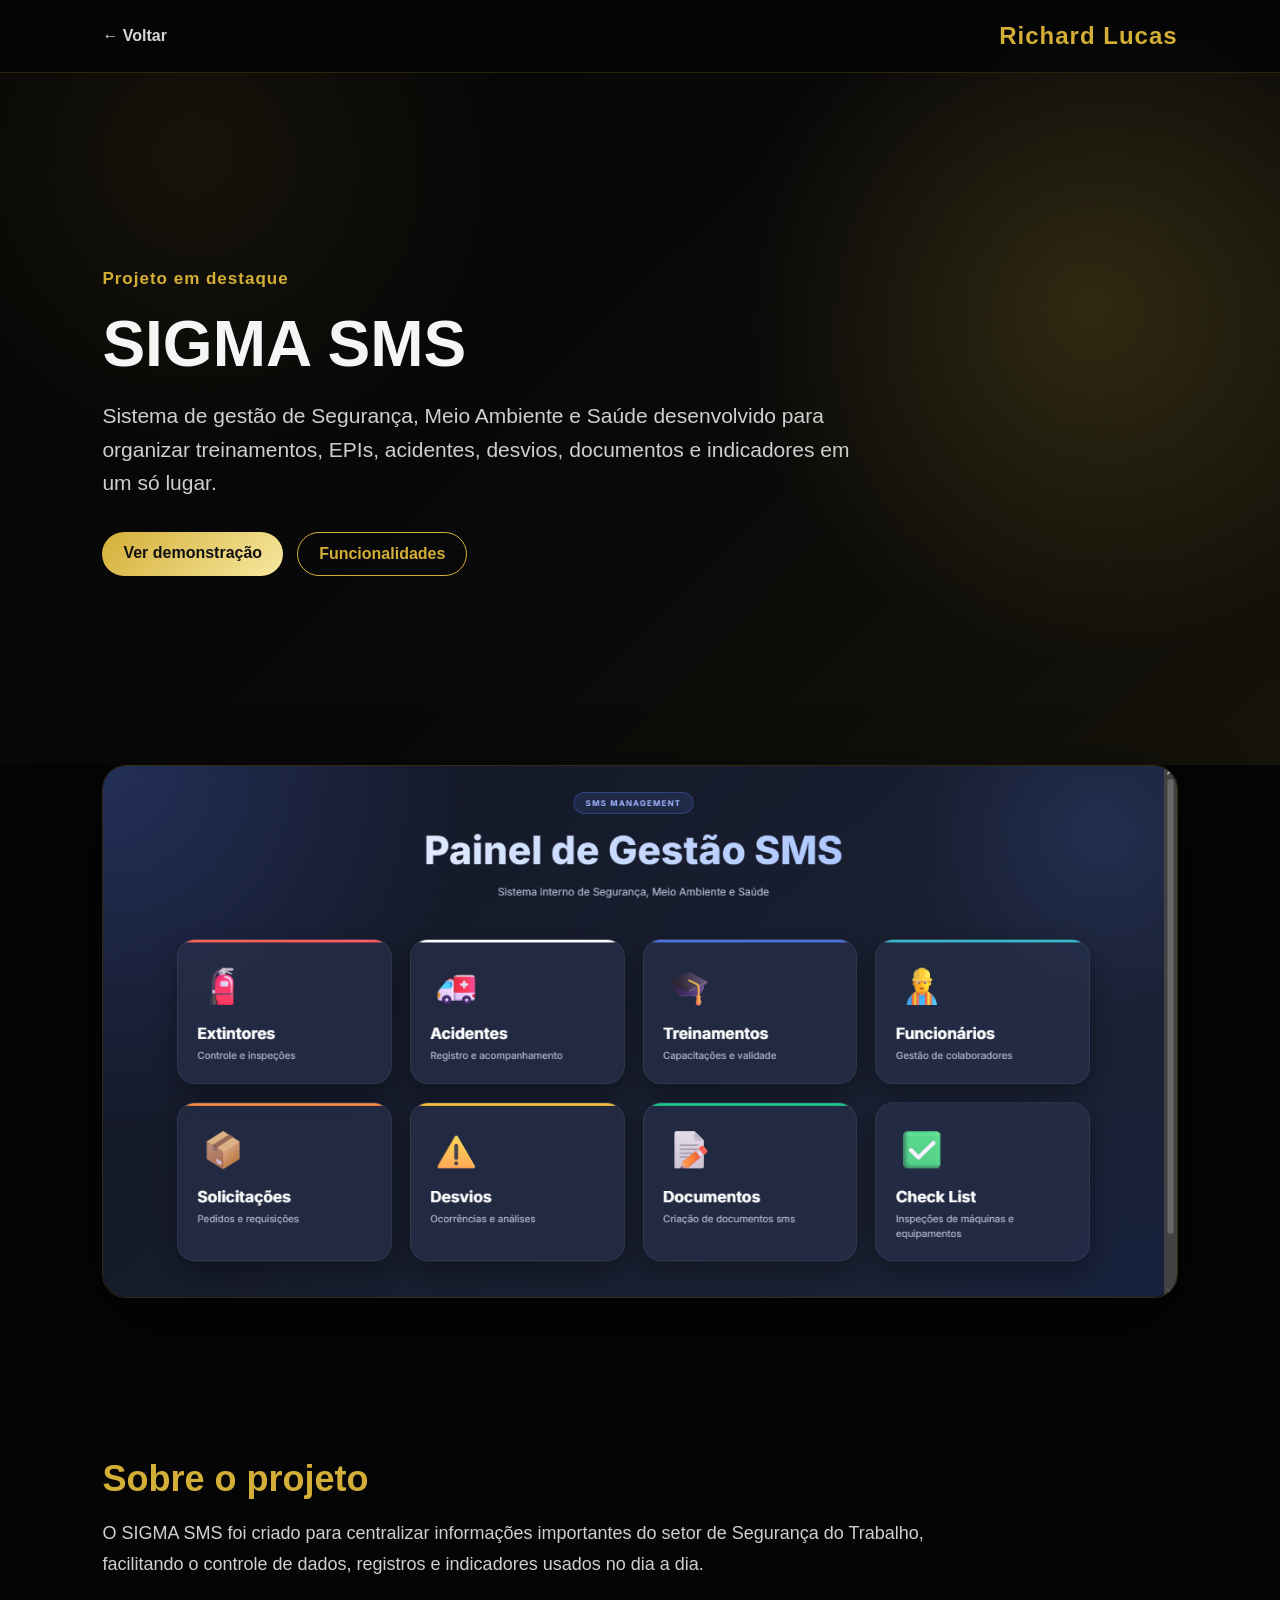
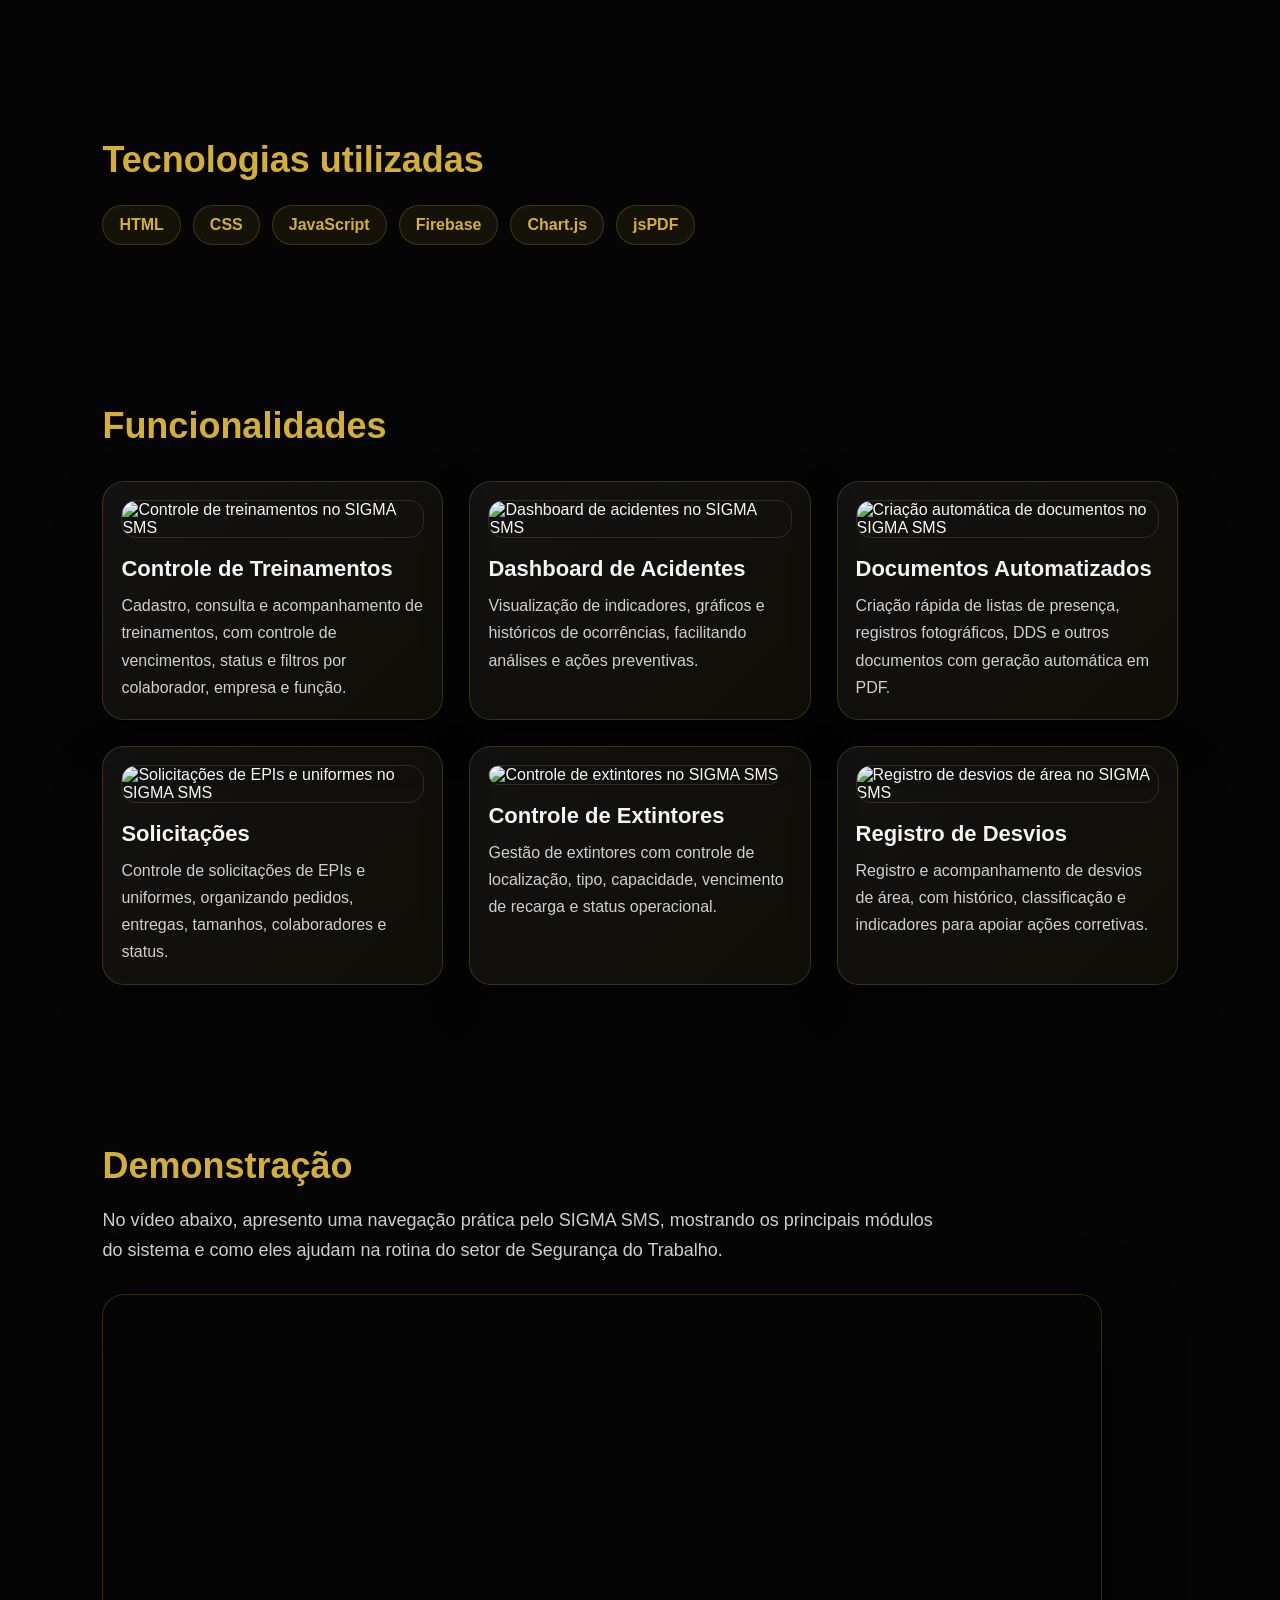
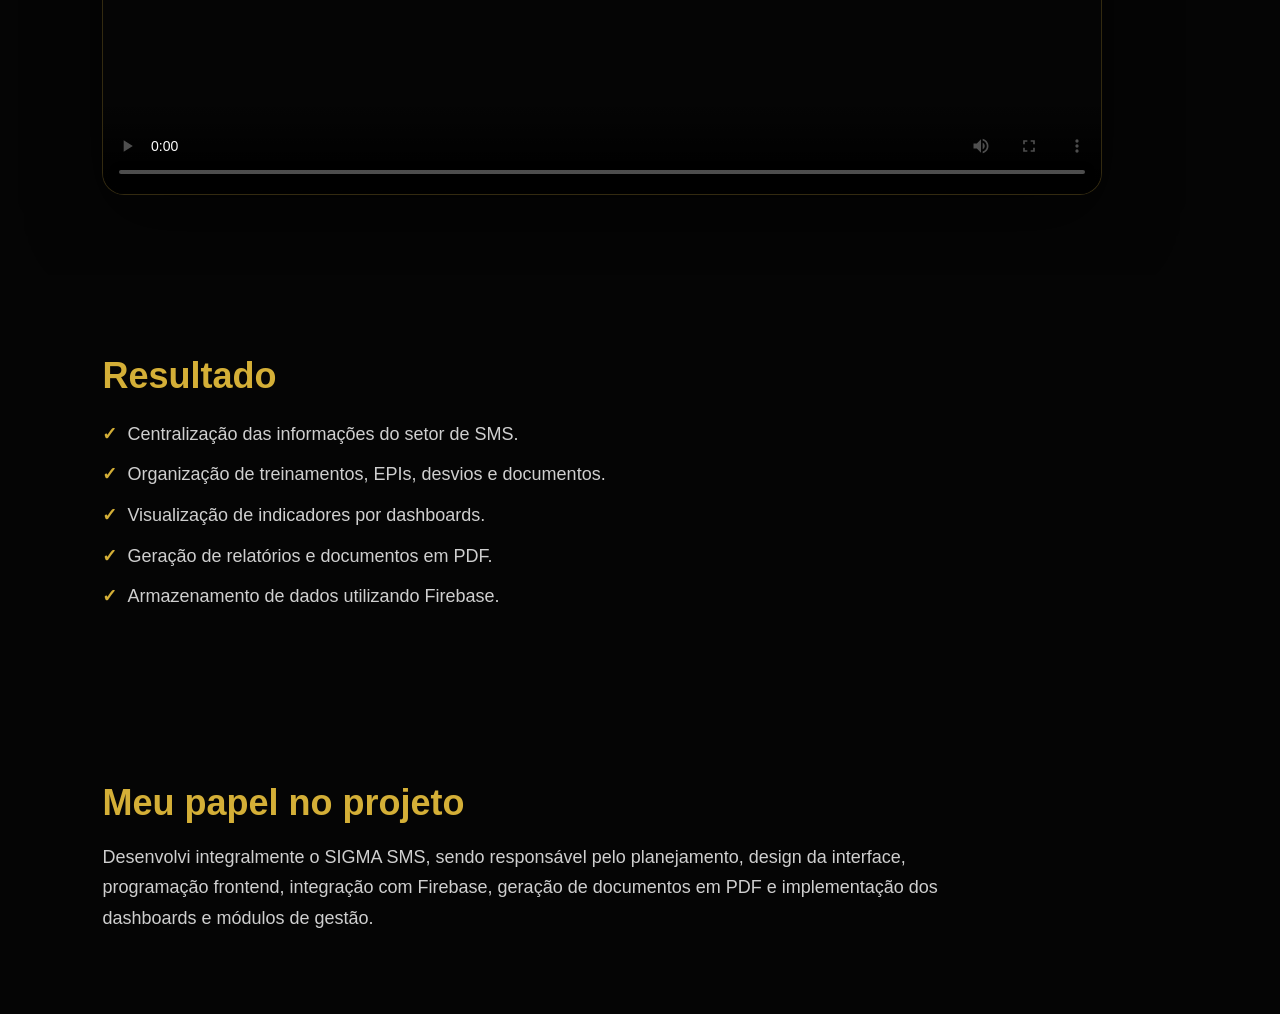
==== 01_SIGMA SMS/sms.html @ 20bad9ca "Adiciona imagens e gifs do projeto" ====
<!doctype html>
<html lang="pt-BR">
  <head>
    <meta charset="UTF-8" />
    <meta name="viewport" content="width=device-width, initial-scale=1.0" />
    <title>SIGMA SMS | Richard Lucas</title>
    <link rel="stylesheet" href="./css/sms.css" />
  </head>

  <body>
    <header class="project-header">
      <a href="../index.html" class="back-link">← Voltar</a>
      <h2>Richard Lucas</h2>
    </header>

    <main>
      <section class="project-hero">
        <span>Projeto em destaque</span>

        <h1>SIGMA SMS</h1>

        <p>
          Sistema de gestão de Segurança, Meio Ambiente e Saúde desenvolvido
          para organizar treinamentos, EPIs, acidentes, desvios, documentos e
          indicadores em um só lugar.
        </p>

        <div class="project-buttons">
          <a href="#demo" class="btn">Ver demonstração</a>
          <a href="#funcionalidades" class="btn btn-outline">Funcionalidades</a>
        </div>
      </section>

      <section class="project-image">
        <!-- TROCA AQUI pela imagem principal do painel -->
        <img
          src="../assets/Projetos/SMS/Painel de Gestão SMS.png"
          alt="Dashboard principal do SIGMA SMS"
        />
      </section>

      <section class="section">
        <h2>Sobre o projeto</h2>

        <p>
          O SIGMA SMS foi criado para centralizar informações importantes do
          setor de Segurança do Trabalho, facilitando o controle de dados,
          registros e indicadores usados no dia a dia.
        </p>
      </section>
      <section class="section">
        <h2>Tecnologias utilizadas</h2>

        <div class="tech-list">
          <span>HTML</span>
          <span>CSS</span>
          <span>JavaScript</span>
          <span>Firebase</span>
          <span>Chart.js</span>
          <span>jsPDF</span>
        </div>
      </section>

      <section id="funcionalidades" class="section">
        <h2>Funcionalidades</h2>

        <div class="features-grid">
          <article class="feature-card">
            <img
              src="./assets/projetos/SMS/Controle de Treinamentos.gif"
              alt="Controle de treinamentos no SIGMA SMS"
            />

            <h3>Controle de Treinamentos</h3>

            <p>
              Cadastro, consulta e acompanhamento de treinamentos, com controle
              de vencimentos, status e filtros por colaborador, empresa e
              função.
            </p>
          </article>

          <article class="feature-card">
            <img
              src="./assets/projetos/SMS/Controle de acidentes.gif"
              alt="Dashboard de acidentes no SIGMA SMS"
            />

            <h3>Dashboard de Acidentes</h3>

            <p>
              Visualização de indicadores, gráficos e históricos de ocorrências,
              facilitando análises e ações preventivas.
            </p>
          </article>

          <article class="feature-card">
            <img
              src="./assets/projetos/SMS/Criação de Documentos.gif"
              alt="Criação automática de documentos no SIGMA SMS"
            />

            <h3>Documentos Automatizados</h3>

            <p>
              Criação rápida de listas de presença, registros fotográficos, DDS
              e outros documentos com geração automática em PDF.
            </p>
          </article>

          <article class="feature-card">
            <img
              src="./assets/projetos/SMS/Solicitações.gif"
              alt="Solicitações de EPIs e uniformes no SIGMA SMS"
            />

            <h3>Solicitações</h3>

            <p>
              Controle de solicitações de EPIs e uniformes, organizando pedidos,
              entregas, tamanhos, colaboradores e status.
            </p>
          </article>

          <article class="feature-card">
            <img
              src="./assets/projetos/SMS/Controle de extintores.gif"
              alt="Controle de extintores no SIGMA SMS"
            />

            <h3>Controle de Extintores</h3>

            <p>
              Gestão de extintores com controle de localização, tipo,
              capacidade, vencimento de recarga e status operacional.
            </p>
          </article>

          <article class="feature-card">
            <img
              src="./assets/projetos/SMS/Desvios.gif"
              alt="Registro de desvios de área no SIGMA SMS"
            />

            <h3>Registro de Desvios</h3>

            <p>
              Registro e acompanhamento de desvios de área, com histórico,
              classificação e indicadores para apoiar ações corretivas.
            </p>
          </article>
        </div>
      </section>

      <section id="demo" class="section">
        <h2>Demonstração</h2>

        <p>
          No vídeo abaixo, apresento uma navegação prática pelo SIGMA SMS,
          mostrando os principais módulos do sistema e como eles ajudam na
          rotina do setor de Segurança do Trabalho.
        </p>

        <video
          controls
          class="project-video"
          poster="./assets/projetos/SMS/sigma sms.png"
        >
          <source
            src="./assets/projetos/SMS/SIGMA SMS Sua Gestão.mp4"
            type="video/mp4"
          />
          Seu navegador não suporta vídeo.
        </video>
      </section>

      <section class="section">
        <h2>Resultado</h2>

        <ul class="results-list">
          <li>Centralização das informações do setor de SMS.</li>
          <li>Organização de treinamentos, EPIs, desvios e documentos.</li>
          <li>Visualização de indicadores por dashboards.</li>
          <li>Geração de relatórios e documentos em PDF.</li>
          <li>Armazenamento de dados utilizando Firebase.</li>
        </ul>
      </section>

      <section class="section">
        <h2>Meu papel no projeto</h2>

        <p>
          Desenvolvi integralmente o SIGMA SMS, sendo responsável pelo
          planejamento, design da interface, programação frontend, integração
          com Firebase, geração de documentos em PDF e implementação dos
          dashboards e módulos de gestão.
        </p>
      </section>
    </main>

    <div class="image-overlay" id="imageOverlay">
      <img src="" alt="Imagem ampliada" id="overlayImage" />
    </div>

    <script src="./js/sms.js"></script>
  </body>
</html>
---- 01_SIGMA SMS/css/sms.css ----
/* ==============================
   RESET / BASE
============================== */
* {
  margin: 0;
  padding: 0;
  box-sizing: border-box;
  font-family: Arial, Helvetica, sans-serif;
}

html {
  scroll-behavior: smooth;
}

body {
  background: #050505;
  color: #f5f5f5;
}

/* ==============================
   HEADER
============================== */
.project-header {
  width: 100%;
  padding: 22px 8%;
  display: flex;
  justify-content: space-between;
  align-items: center;
  background: rgba(5, 5, 5, 0.88);
  position: fixed;
  top: 0;
  z-index: 10;
  backdrop-filter: blur(12px);
  border-bottom: 1px solid rgba(212, 175, 55, 0.18);
}

.project-header h2 {
  color: #d4af37;
  letter-spacing: 1px;
}

.back-link {
  color: #d6d6d6;
  text-decoration: none;
  font-weight: bold;
  transition: 0.3s;
}

.back-link:hover {
  color: #d4af37;
}

/* ==============================
   HERO DO PROJETO
============================== */
.project-hero {
  min-height: 85vh;
  padding: 150px 8% 70px;
  display: flex;
  flex-direction: column;
  justify-content: center;
  background:
    radial-gradient(circle at 85% 40%, rgba(212, 175, 55, 0.18), transparent 30%),
    radial-gradient(circle at 15% 20%, rgba(212, 175, 55, 0.08), transparent 25%),
    linear-gradient(135deg, #050505 0%, #090909 55%, #15130a 100%);
}

.project-hero span {
  color: #d4af37;
  font-weight: bold;
  font-size: 17px;
  letter-spacing: 1px;
}

.project-hero h1 {
  font-size: 64px;
  margin: 18px 0;
  color: #f5f5f5;
}

.project-hero p {
  max-width: 780px;
  color: #cfcfcf;
  font-size: 21px;
  line-height: 1.6;
  margin-bottom: 32px;
}

/* ==============================
   BOTÕES
============================== */
.project-buttons {
  display: flex;
  flex-wrap: wrap;
  gap: 14px;
}

.btn {
  padding: 12px 21px;
  border-radius: 999px;
  background: linear-gradient(135deg, #d4af37, #f7e7a0);
  color: #111;
  font-weight: bold;
  text-decoration: none;
  transition: 0.3s;
}

.btn:hover {
  transform: translateY(-4px);
  box-shadow: 0 10px 28px rgba(212, 175, 55, 0.28);
}

.btn-outline {
  background: transparent;
  color: #d4af37;
  border: 1.5px solid #d4af37;
}

/* ==============================
   IMAGEM PRINCIPAL
============================== */
.project-image {
  padding: 0 8% 80px;
  background: #050505;
}

.project-image img {
  width: 100%;
  display: block;
  border-radius: 24px;
  border: 1px solid rgba(212, 175, 55, 0.22);
  box-shadow: 0 25px 70px rgba(0, 0, 0, 0.55);
}

/* ==============================
   SEÇÕES
============================== */
.section {
  padding: 80px 8%;
  background: #050505;
}

.section h2 {
  font-size: 36px;
  color: #d4af37;
  margin-bottom: 18px;
}

.section p {
  max-width: 850px;
  color: #cfcfcf;
  font-size: 18px;
  line-height: 1.7;
}

/* ==============================
   TECNOLOGIAS
============================== */
.tech-list {
  display: flex;
  flex-wrap: wrap;
  gap: 12px;
  margin-top: 24px;
}

.tech-list span {
  padding: 10px 16px;
  border-radius: 999px;
  color: #d4af37;
  background: rgba(212, 175, 55, 0.08);
  border: 1px solid rgba(212, 175, 55, 0.22);
  font-weight: bold;
}

/* ==============================
   FUNCIONALIDADES
============================== */
.features-grid {
  display: grid;
  grid-template-columns: repeat(3, 1fr);
  gap: 26px;
  margin-top: 34px;
}

.feature-card {
  padding: 18px;
  border-radius: 22px;
  background: linear-gradient(
    135deg,
    rgba(255, 255, 255, 0.055),
    rgba(212, 175, 55, 0.055)
  );
  border: 1px solid rgba(212, 175, 55, 0.22);
  box-shadow: 0 18px 45px rgba(0, 0, 0, 0.35);
  overflow: visible;
  transition: 0.3s;
}

.feature-card:hover {
  transform: translateY(-6px);
  border-color: rgba(212, 175, 55, 0.38);
  box-shadow: 0 22px 55px rgba(0, 0, 0, 0.48);
}

.feature-card img {
  width: 100%;
  height: 210px;
  object-fit: cover;
  border-radius: 15px;
  margin-bottom: 18px;
  border: 1px solid rgba(212, 175, 55, 0.18);
  cursor: zoom-in;
  transition:
    transform 0.35s ease,
    box-shadow 0.35s ease,
    border-color 0.35s ease;
}

.feature-card img:hover {
  transform: scale(1.06);
  z-index: 2;
  position: relative;
  border-color: rgba(212, 175, 55, 0.45);
  box-shadow: 0 18px 50px rgba(212, 175, 55, 0.18);
}

.feature-card h3 {
  font-size: 22px;
  color: #f5f5f5;
  margin-bottom: 10px;
}

.feature-card p {
  font-size: 16px;
  color: #cfcfcf;
}

/* ==============================
   VÍDEO / DEMONSTRAÇÃO
============================== */
.project-video {
  width: 100%;
  max-width: 1000px;
  margin-top: 28px;
  border-radius: 22px;
  border: 1px solid rgba(212, 175, 55, 0.22);
  box-shadow: 0 25px 70px rgba(0, 0, 0, 0.55);
}

.youtube-video {
  position: relative;
  max-width: 1000px;
  margin-top: 28px;
  padding-bottom: 56.25%;
  height: 0;
  overflow: hidden;
  border-radius: 22px;
  border: 1px solid rgba(212, 175, 55, 0.22);
}

.youtube-video iframe {
  position: absolute;
  inset: 0;
  width: 100%;
  height: 100%;
  border: 0;
}

/* ==============================
   RESULTADOS
============================== */
.results-list {
  max-width: 850px;
  margin-top: 22px;
  list-style: none;
}

.results-list li {
  color: #cfcfcf;
  font-size: 18px;
  line-height: 1.7;
  margin-bottom: 10px;
}

.results-list li::before {
  content: "✓";
  color: #d4af37;
  font-weight: bold;
  margin-right: 10px;
}

/* ==============================
   ZOOM AO CLICAR NAS IMAGENS
============================== */
.image-overlay {
  position: fixed;
  inset: 0;
  background: rgba(0, 0, 0, 0.78);
  display: none;
  align-items: center;
  justify-content: center;
  z-index: 99;
  padding: 30px;
}

.image-overlay.active {
  display: flex;
}

.image-overlay img {
  max-width: 82%;
  max-height: 82vh;
  border-radius: 22px;
  border: 1px solid rgba(212, 175, 55, 0.35);
  box-shadow: 0 25px 80px rgba(0, 0, 0, 0.75);
  cursor: zoom-out;
}

/* ==============================
   RESPONSIVO
============================== */
@media (max-width: 1100px) {
  .features-grid {
    grid-template-columns: repeat(2, 1fr);
  }
}

@media (max-width: 700px) {
  .project-header {
    padding: 18px 6%;
  }

  .project-hero {
    padding: 135px 6% 60px;
  }

  .project-hero h1 {
    font-size: 42px;
  }

  .project-hero p {
    font-size: 18px;
  }

  .project-image,
  .section {
    padding-left: 6%;
    padding-right: 6%;
  }

  .features-grid {
    grid-template-columns: 1fr;
  }

  .feature-card img {
    height: auto;
  }

  .image-overlay img {
    max-width: 94%;
    max-height: 78vh;
  }
}

/* Video */
.project-video {
  width: 100%;
  max-width: 1000px;
  margin-top: 28px;
  border-radius: 22px;
  border: 1px solid rgba(212, 175, 55, 0.22);
  box-shadow: 0 25px 70px rgba(0, 0, 0, 0.55);
  background: #050505;
  display: block;
}
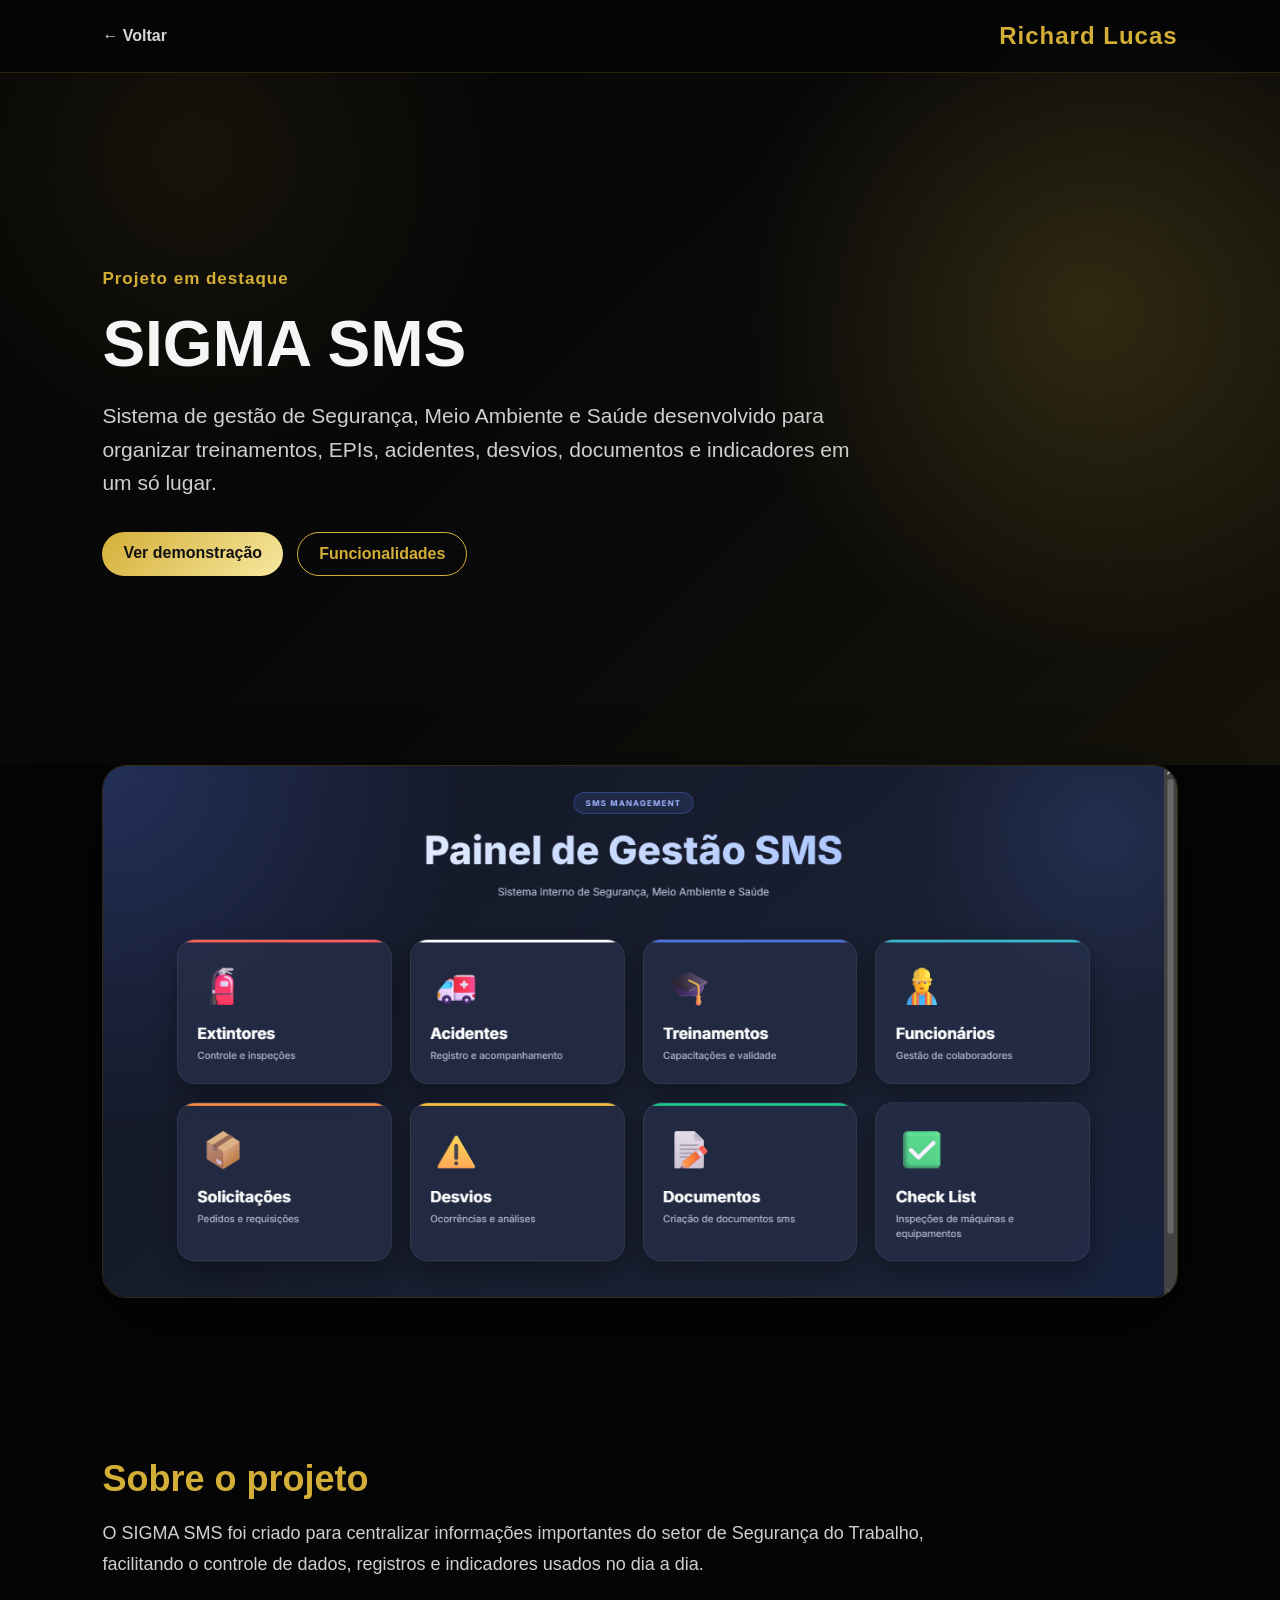
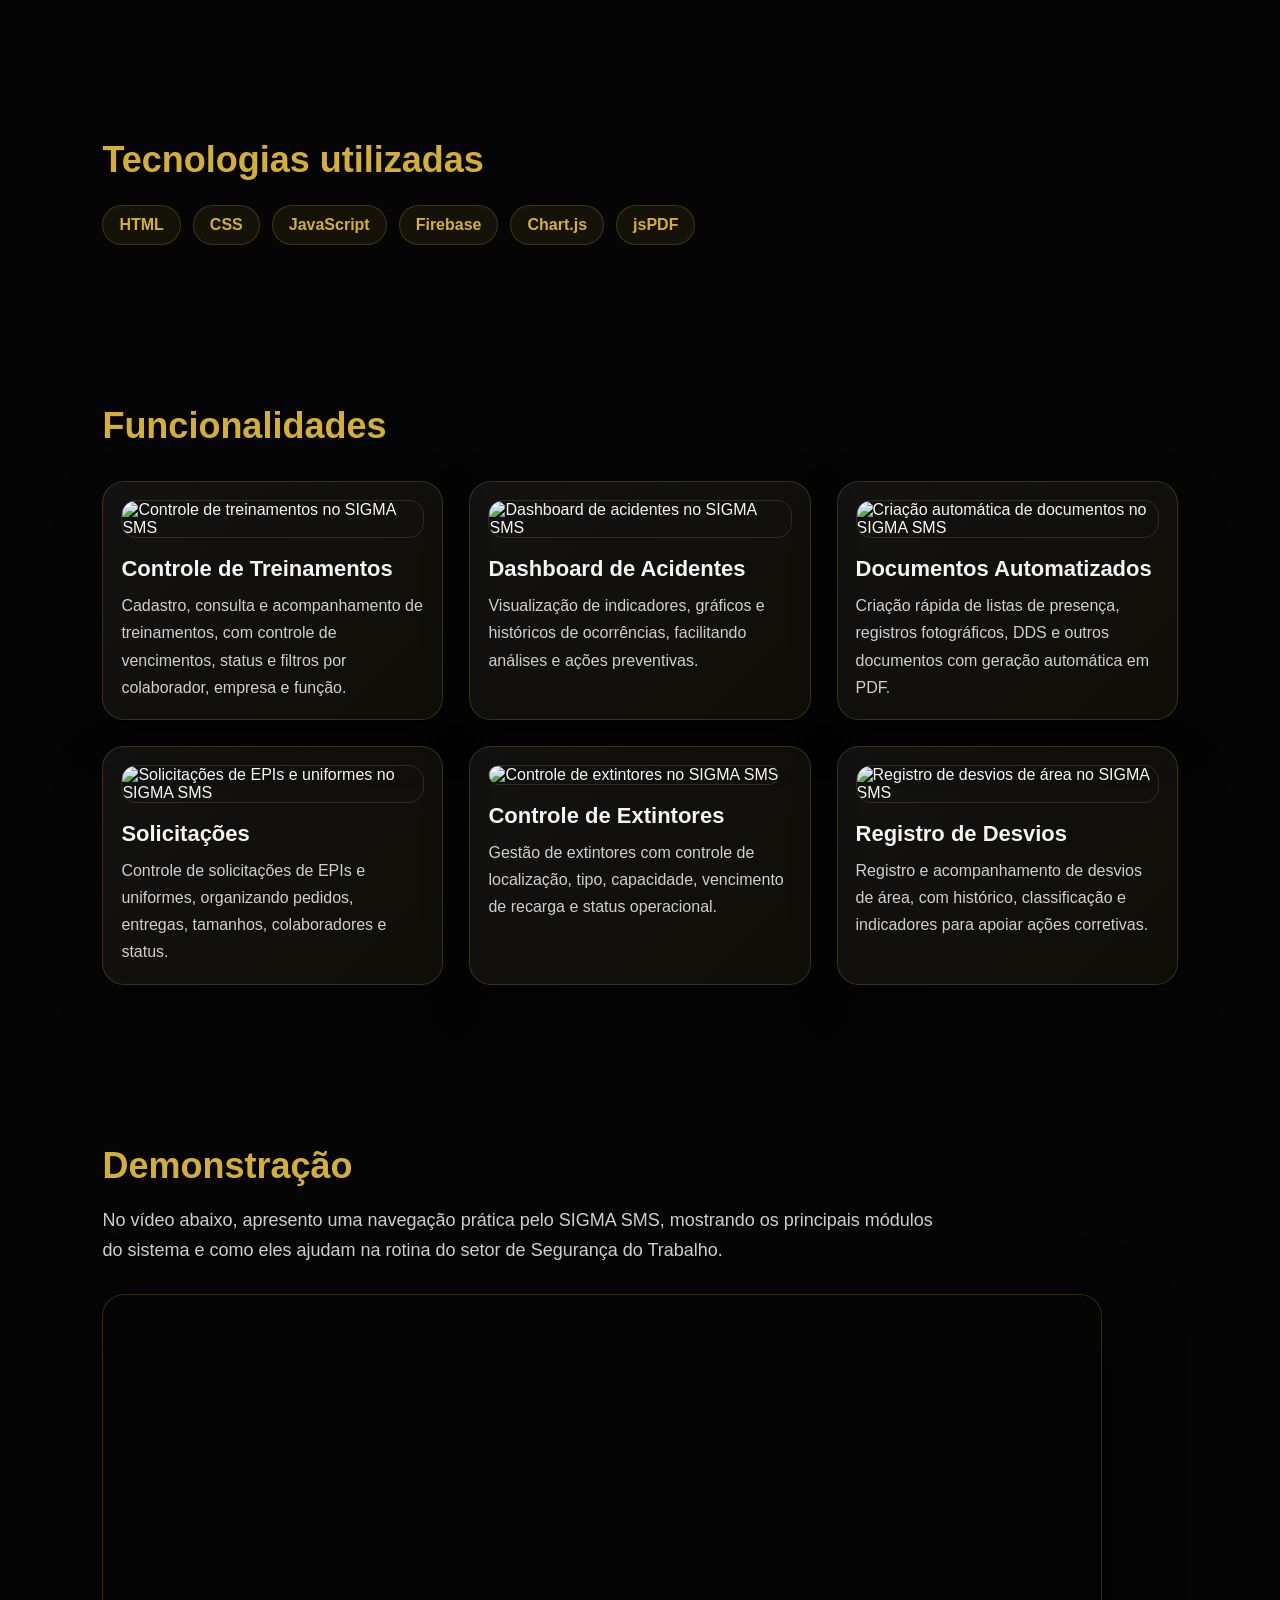
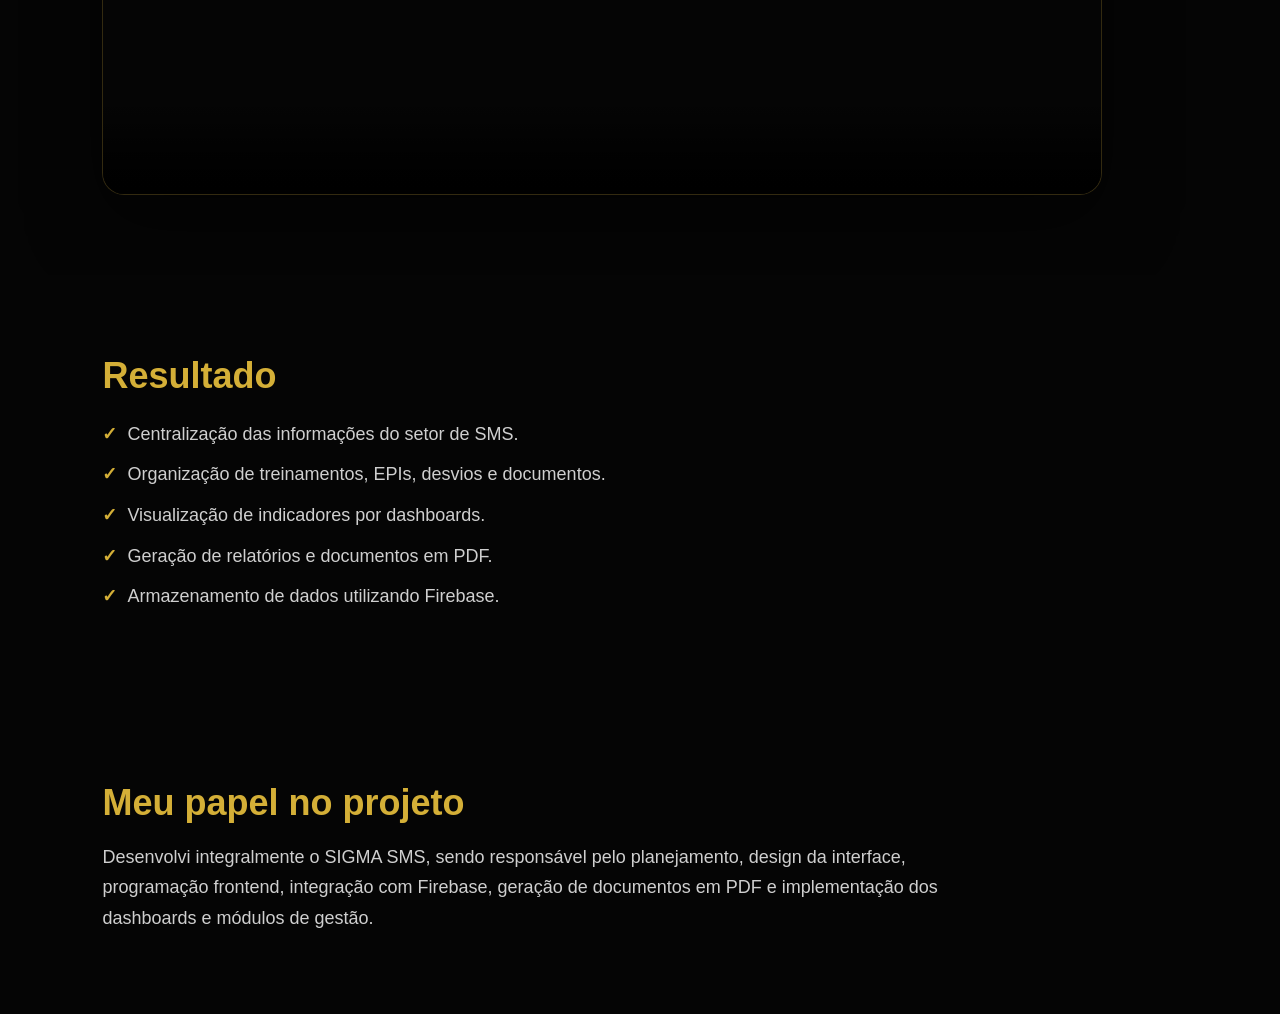
==== commit b123f79b: "Rede Social e curriculo" ====
--- a/01_SIGMA SMS/sms.html
+++ b/01_SIGMA SMS/sms.html
@@ -67,7 +67,7 @@
         <div class="features-grid">
           <article class="feature-card">
             <img
-              src="./assets/projetos/SMS/Controle de Treinamentos.gif"
+              src="../assets/projetos/SMS/Controle de Treinamentos.gif"
               alt="Controle de treinamentos no SIGMA SMS"
             />
 
@@ -82,7 +82,7 @@
 
           <article class="feature-card">
             <img
-              src="./assets/projetos/SMS/Controle de acidentes.gif"
+              src="../assets/projetos/SMS/Controle de acidentes.gif"
               alt="Dashboard de acidentes no SIGMA SMS"
             />
 
@@ -96,7 +96,7 @@
 
           <article class="feature-card">
             <img
-              src="./assets/projetos/SMS/Criação de Documentos.gif"
+              src="../assets/projetos/SMS/Criação de Documentos.gif"
               alt="Criação automática de documentos no SIGMA SMS"
             />
 
@@ -110,7 +110,7 @@
 
           <article class="feature-card">
             <img
-              src="./assets/projetos/SMS/Solicitações.gif"
+              src="../assets/projetos/SMS/Solicitações.gif"
               alt="Solicitações de EPIs e uniformes no SIGMA SMS"
             />
 
@@ -124,7 +124,7 @@
 
           <article class="feature-card">
             <img
-              src="./assets/projetos/SMS/Controle de extintores.gif"
+              src="../assets/projetos/SMS/Controle de extintores.gif"
               alt="Controle de extintores no SIGMA SMS"
             />
 
@@ -138,7 +138,7 @@
 
           <article class="feature-card">
             <img
-              src="./assets/projetos/SMS/Desvios.gif"
+              src="../assets/projetos/SMS/Desvios.gif"
               alt="Registro de desvios de área no SIGMA SMS"
             />
 
@@ -164,10 +164,10 @@
         <video
           controls
           class="project-video"
-          poster="./assets/projetos/SMS/sigma sms.png"
+          poster="../assets/projetos/SMS/sigma sms.png"
         >
           <source
-            src="./assets/projetos/SMS/SIGMA SMS Sua Gestão.mp4"
+            src="../assets/projetos/SMS/SIGMA SMS Sua Gestão.mp4"
             type="video/mp4"
           />
           Seu navegador não suporta vídeo.
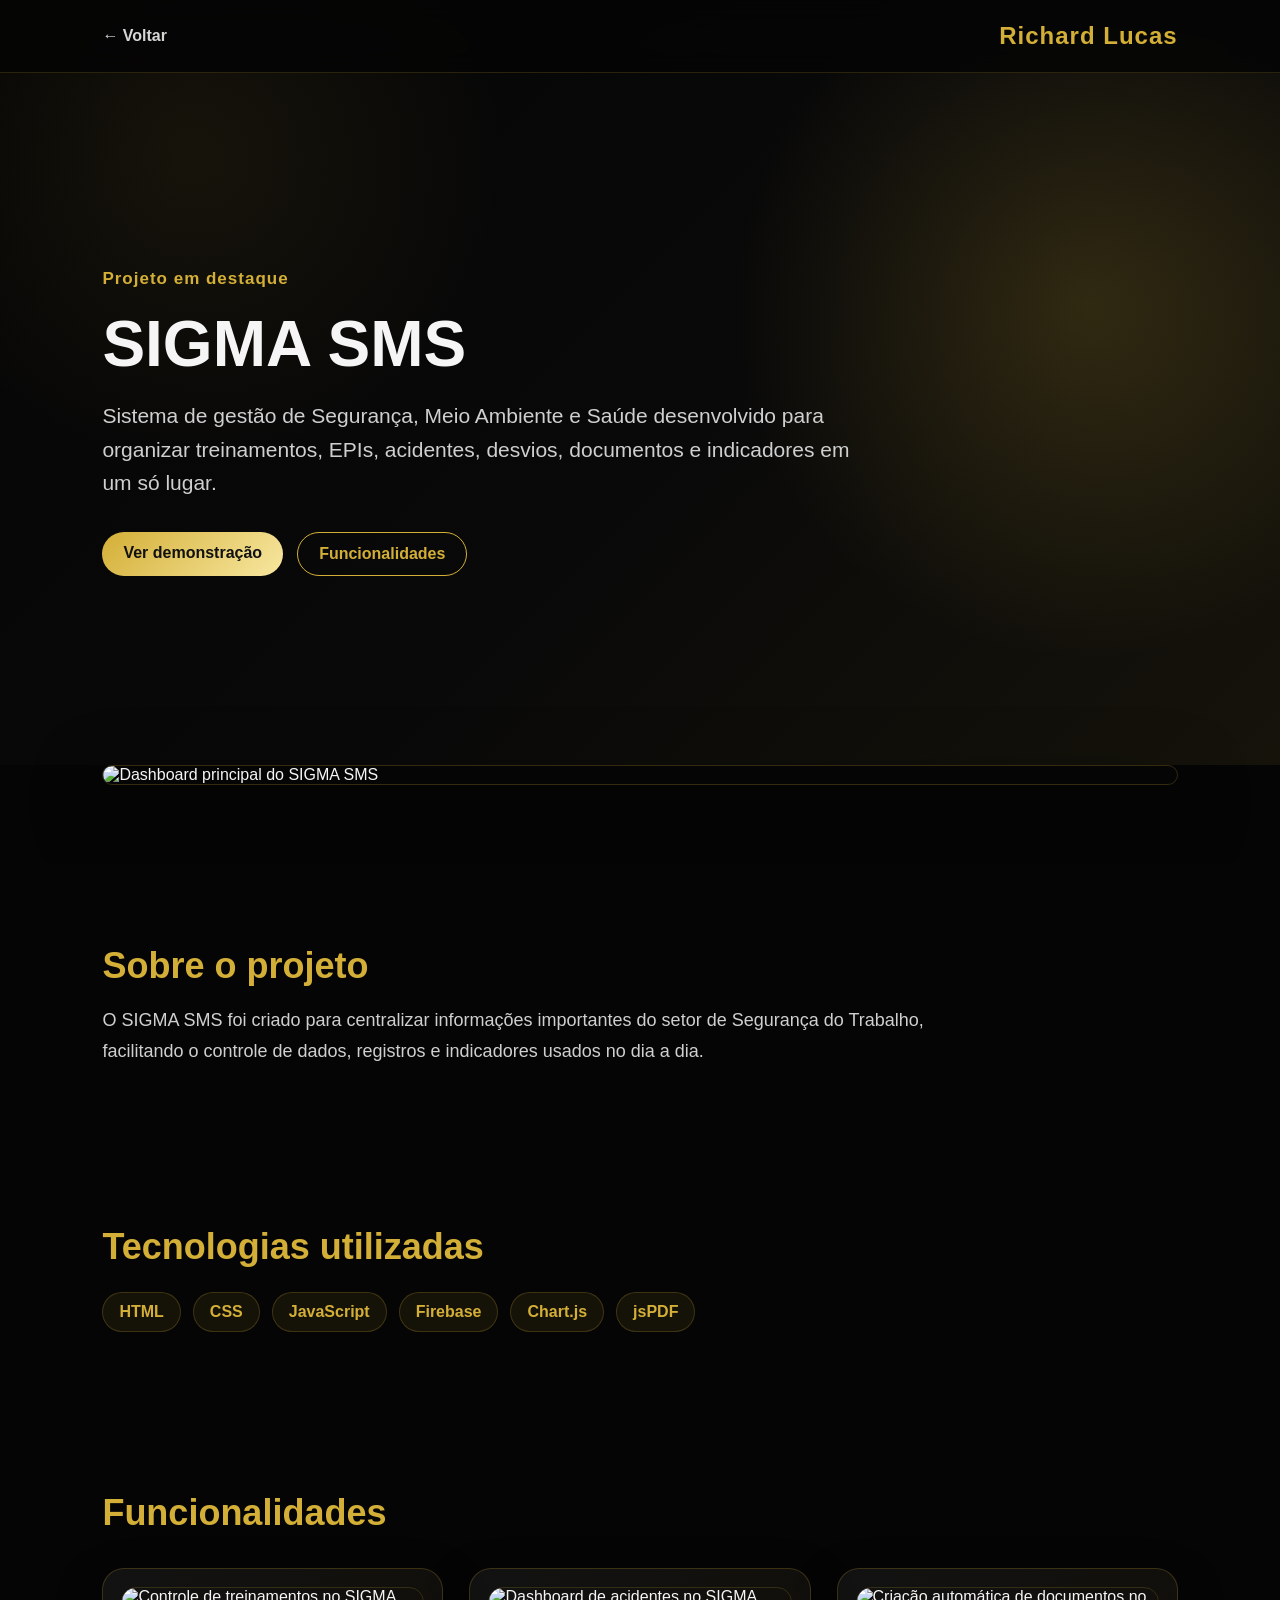
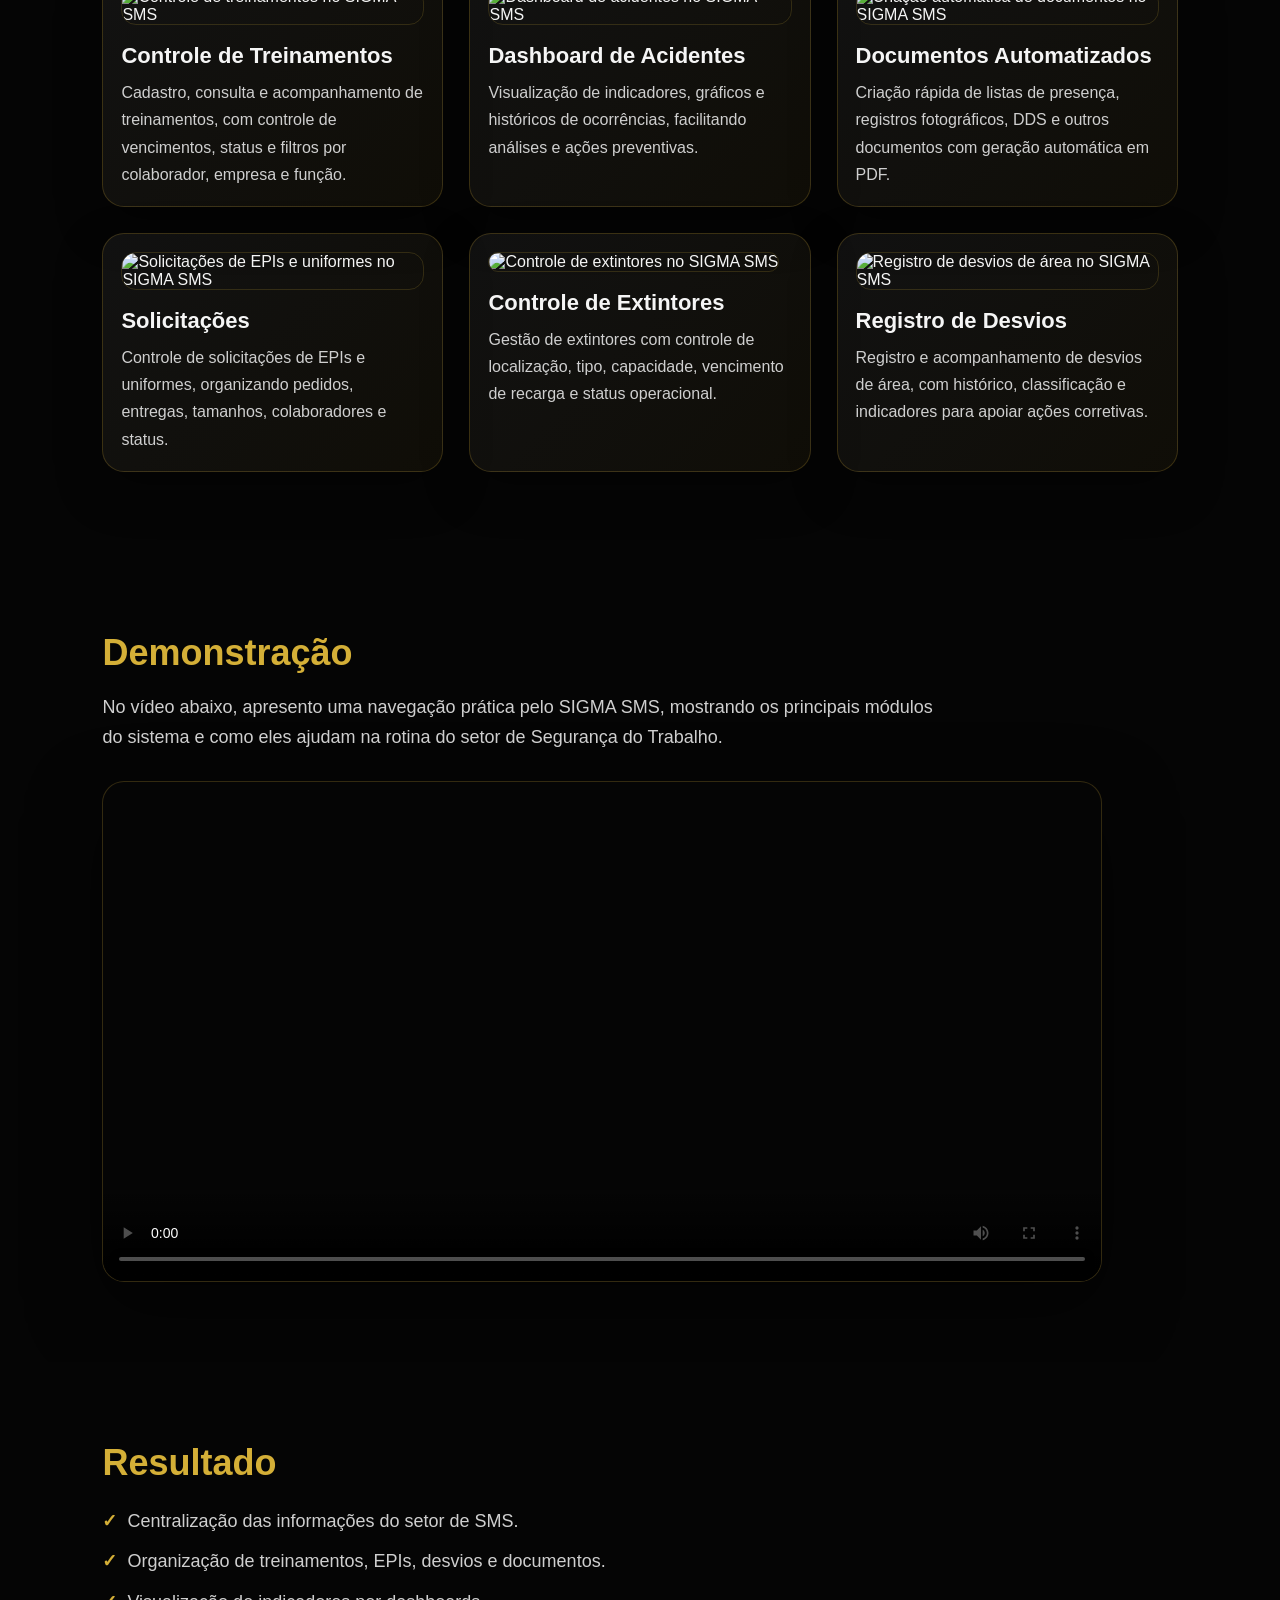
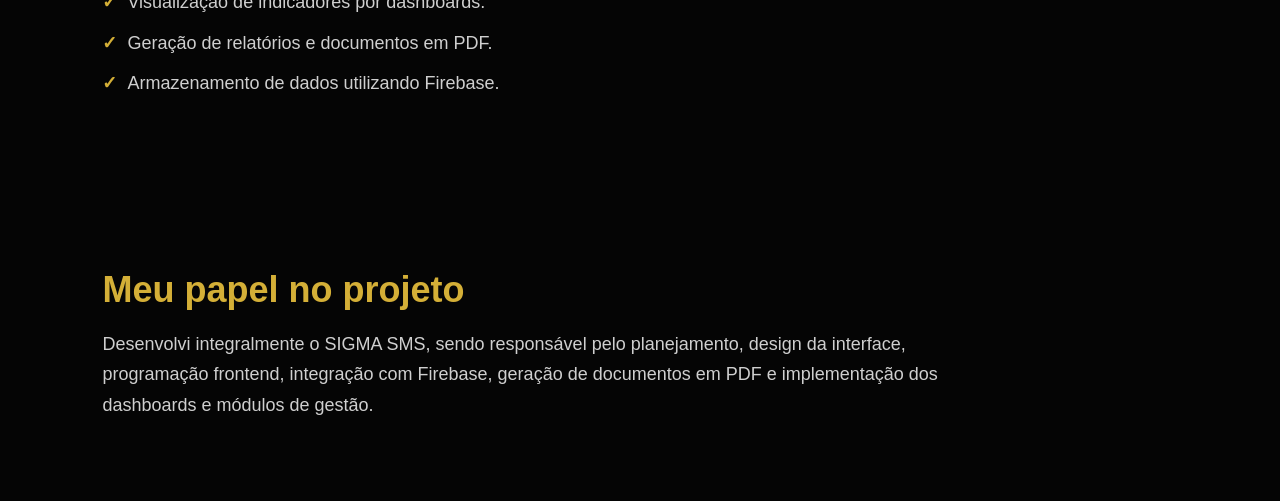
==== commit 1b31e1ba: "Corrigindo caminhos dos assets" ====
--- a/01_SIGMA SMS/sms.html
+++ b/01_SIGMA SMS/sms.html
@@ -34,7 +34,7 @@
       <section class="project-image">
         <!-- TROCA AQUI pela imagem principal do painel -->
         <img
-          src="../assets/Projetos/SMS/Painel de Gestão SMS.png"
+          src="../assets/projetos/SMS/Painel de Gestão SMS.png"
           alt="Dashboard principal do SIGMA SMS"
         />
       </section>
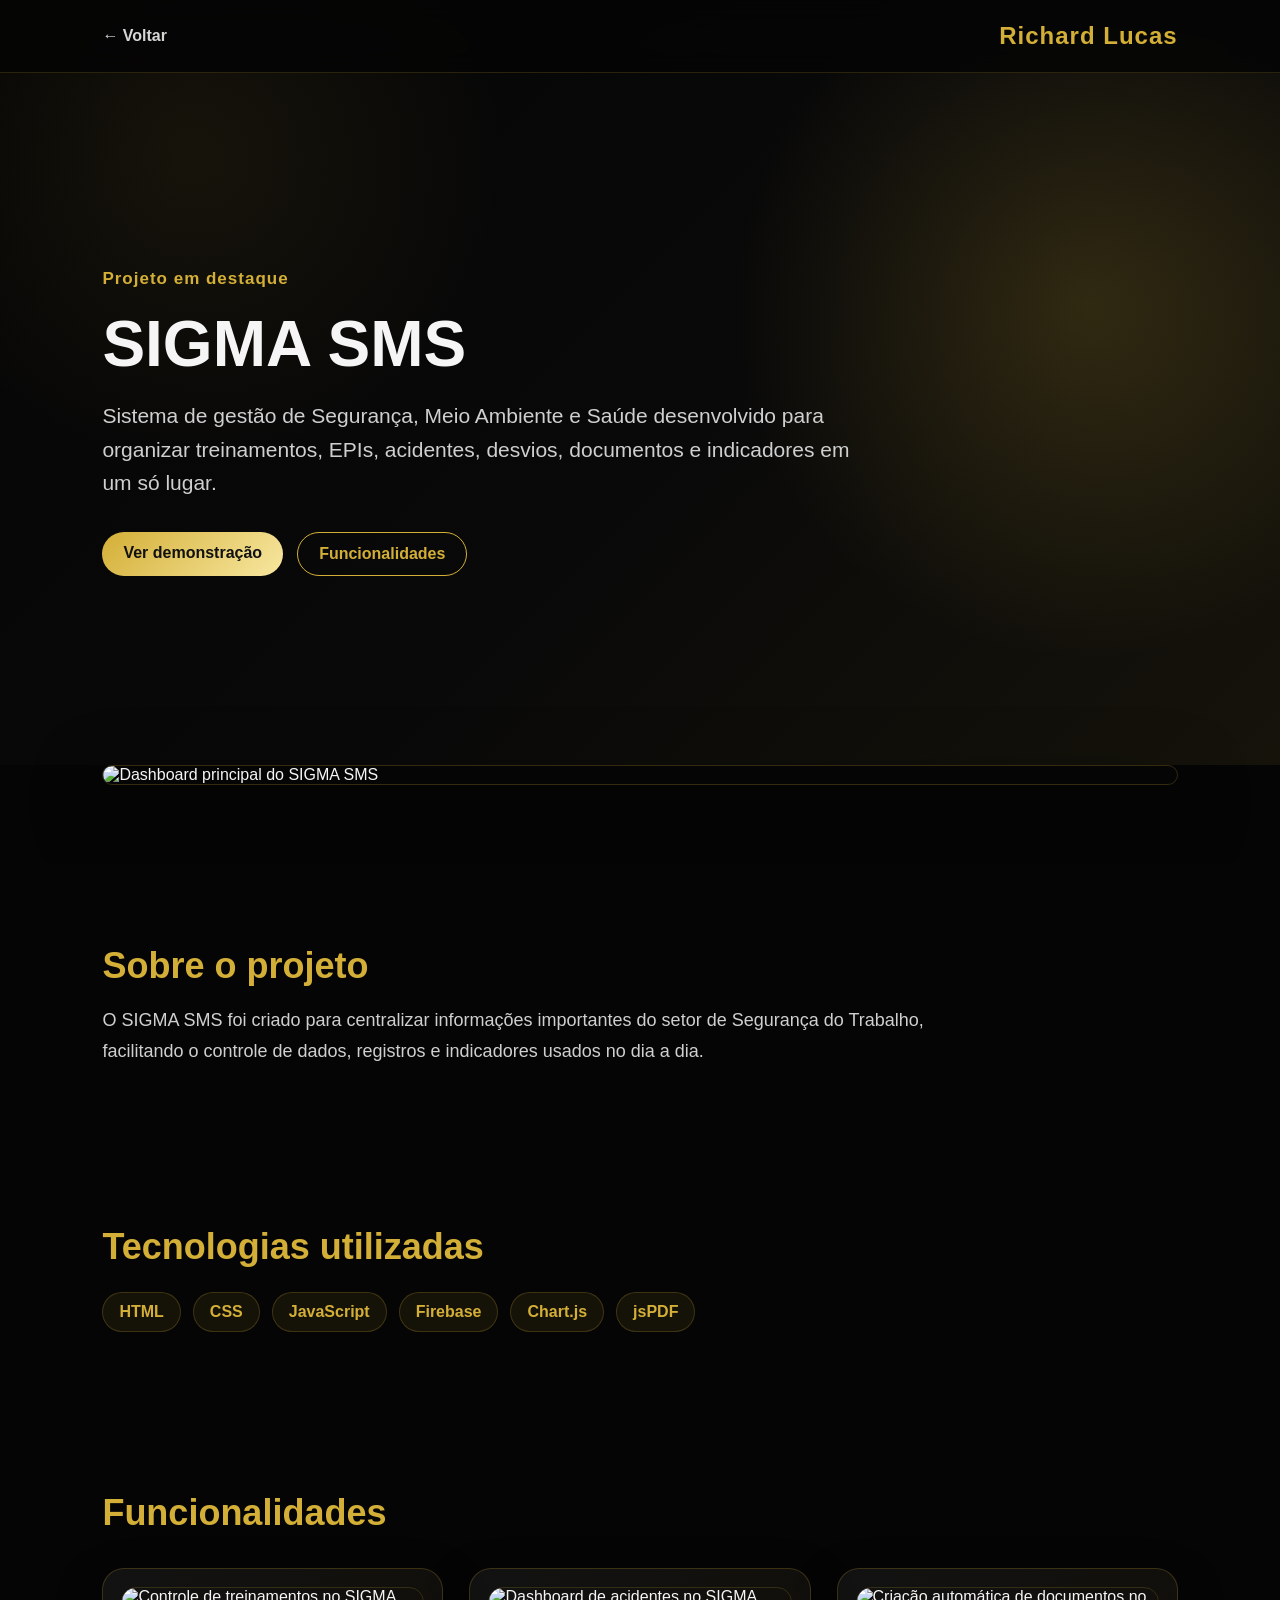
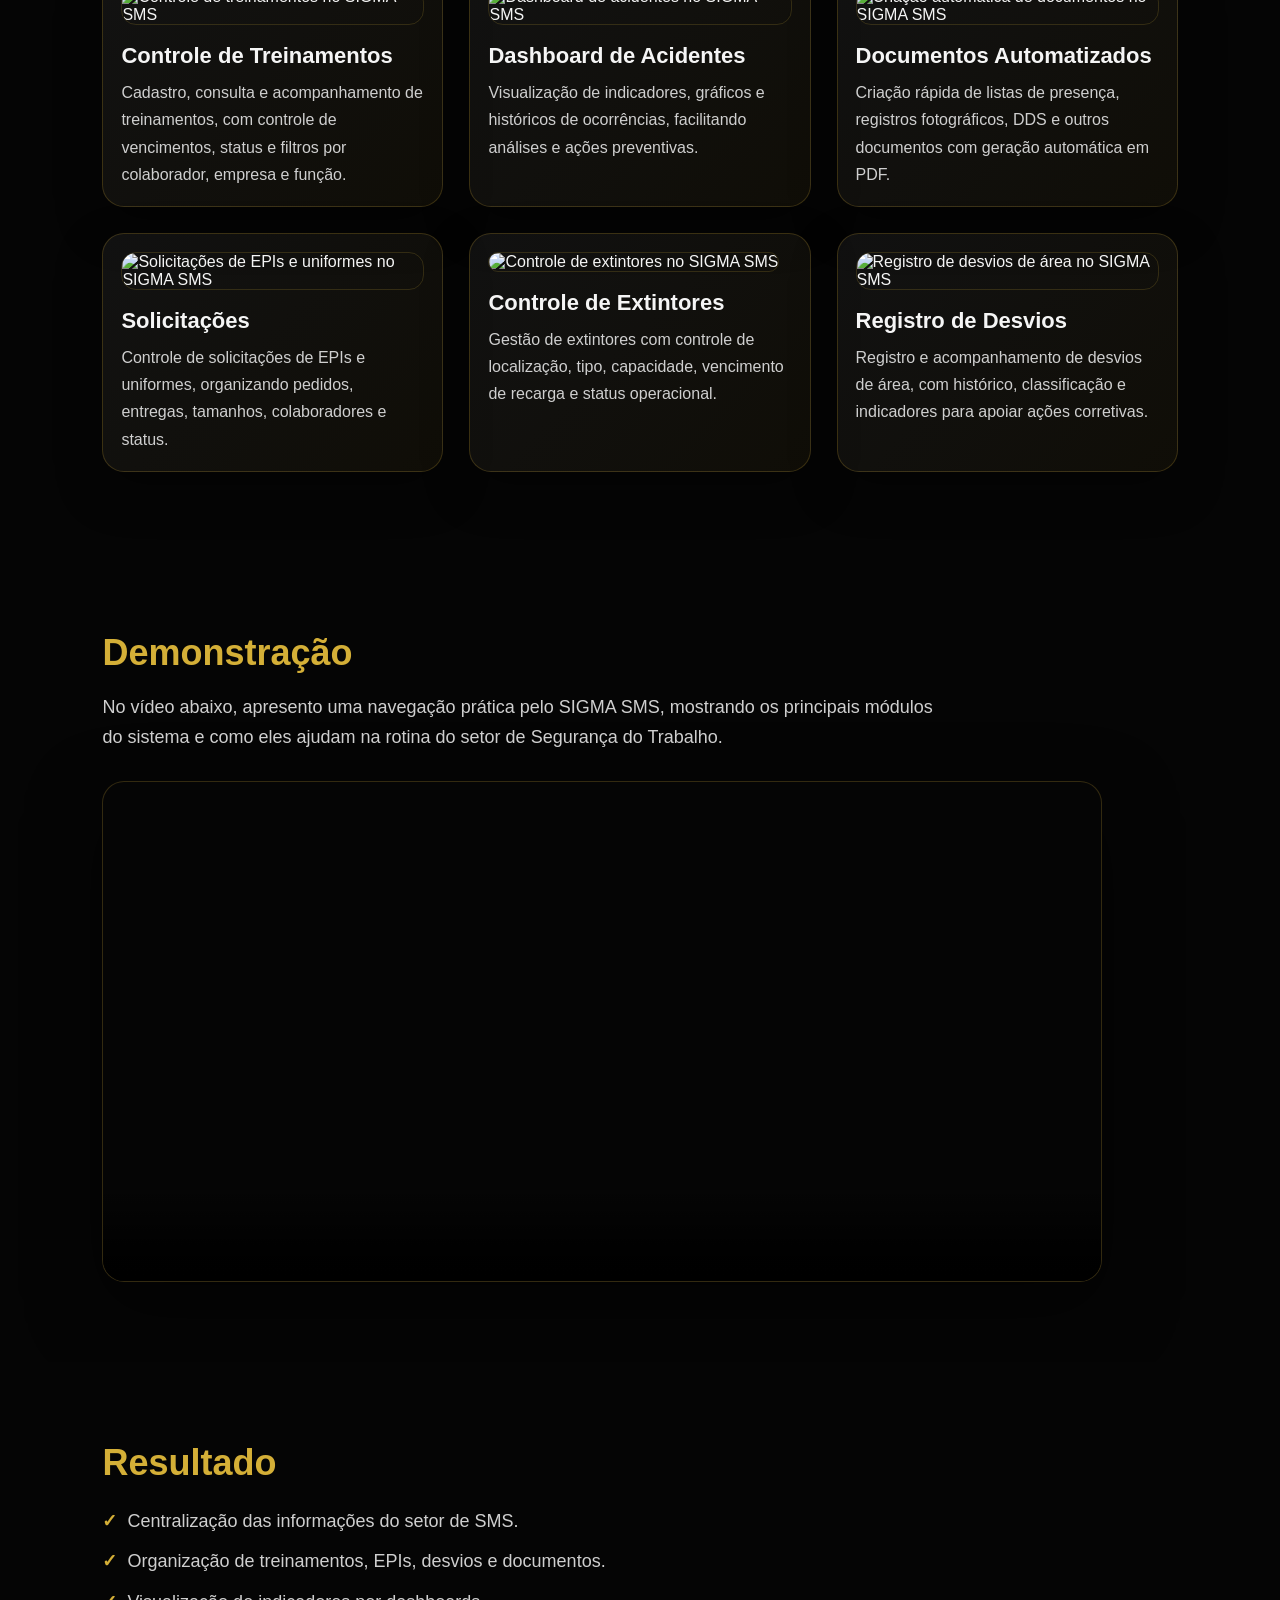
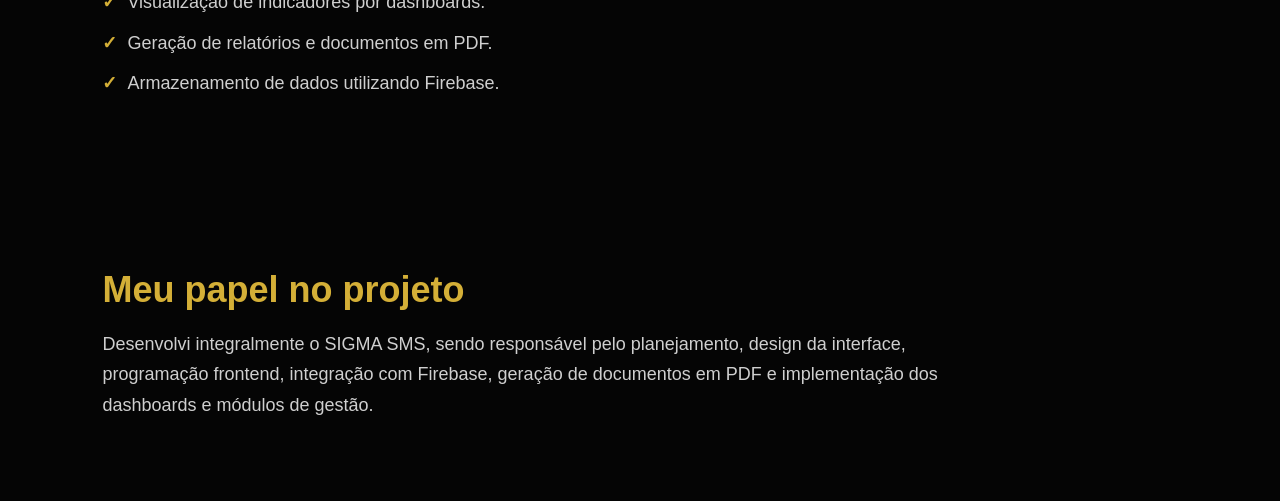
==== commit 4dbd3e5e: "Corrigindo caminhos dos gifs" ====
--- a/01_SIGMA SMS/sms.html
+++ b/01_SIGMA SMS/sms.html
@@ -34,7 +34,7 @@
       <section class="project-image">
         <!-- TROCA AQUI pela imagem principal do painel -->
         <img
-          src="../assets/projetos/SMS/Painel de Gestão SMS.png"
+          src="../assets/projetos/SMS/painel_de_gestão SMS.png"
           alt="Dashboard principal do SIGMA SMS"
         />
       </section>
@@ -67,7 +67,7 @@
         <div class="features-grid">
           <article class="feature-card">
             <img
-              src="../assets/projetos/SMS/Controle de Treinamentos.gif"
+              src="../assets/projetos/SMS/controle_de_treinamentos.png"
               alt="Controle de treinamentos no SIGMA SMS"
             />
 
@@ -82,7 +82,7 @@
 
           <article class="feature-card">
             <img
-              src="../assets/projetos/SMS/Controle de acidentes.gif"
+              src="../assets/projetos/SMS/controle_de_acidentes.gif"
               alt="Dashboard de acidentes no SIGMA SMS"
             />
 
@@ -96,7 +96,7 @@
 
           <article class="feature-card">
             <img
-              src="../assets/projetos/SMS/Criação de Documentos.gif"
+              src="../assets/projetos/SMS/criação_de_documentos.gif"
               alt="Criação automática de documentos no SIGMA SMS"
             />
 
@@ -110,7 +110,7 @@
 
           <article class="feature-card">
             <img
-              src="../assets/projetos/SMS/Solicitações.gif"
+              src="../assets/projetos/SMS/solicitações.gif"
               alt="Solicitações de EPIs e uniformes no SIGMA SMS"
             />
 
@@ -124,7 +124,7 @@
 
           <article class="feature-card">
             <img
-              src="../assets/projetos/SMS/Controle de extintores.gif"
+              src="../assets/projetos/SMS/controle_de_extintores.gif"
               alt="Controle de extintores no SIGMA SMS"
             />
 
@@ -138,7 +138,7 @@
 
           <article class="feature-card">
             <img
-              src="../assets/projetos/SMS/Desvios.gif"
+              src="../assets/projetos/SMS/desvios.gif"
               alt="Registro de desvios de área no SIGMA SMS"
             />
 
@@ -164,12 +164,9 @@
         <video
           controls
           class="project-video"
-          poster="../assets/projetos/SMS/sigma sms.png"
+          poster="../assets/projetos/SMS/sigma_sms_logo.png"
         >
-          <source
-            src="../assets/projetos/SMS/SIGMA SMS Sua Gestão.mp4"
-            type="video/mp4"
-          />
+          <source src="../assets/projetos/SMS/sigma_sms.mp4" type="video/mp4" />
           Seu navegador não suporta vídeo.
         </video>
       </section>
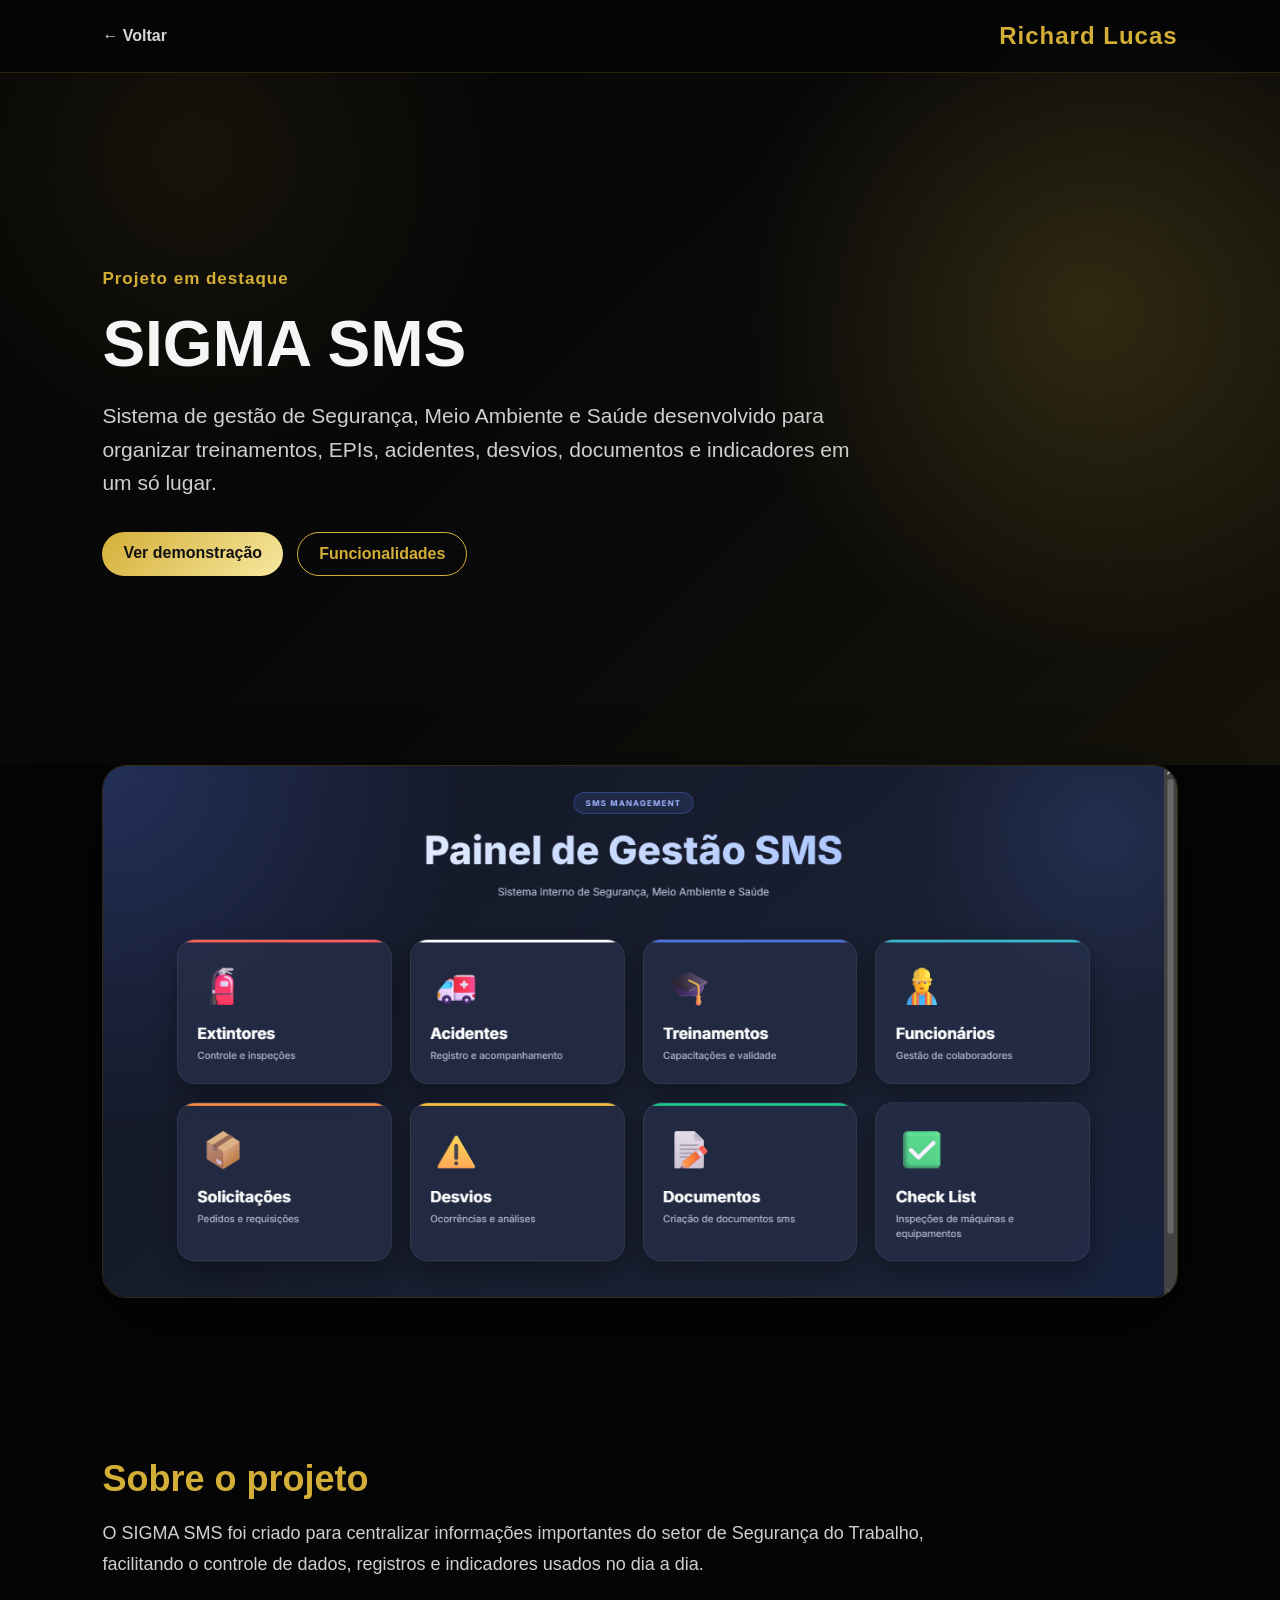
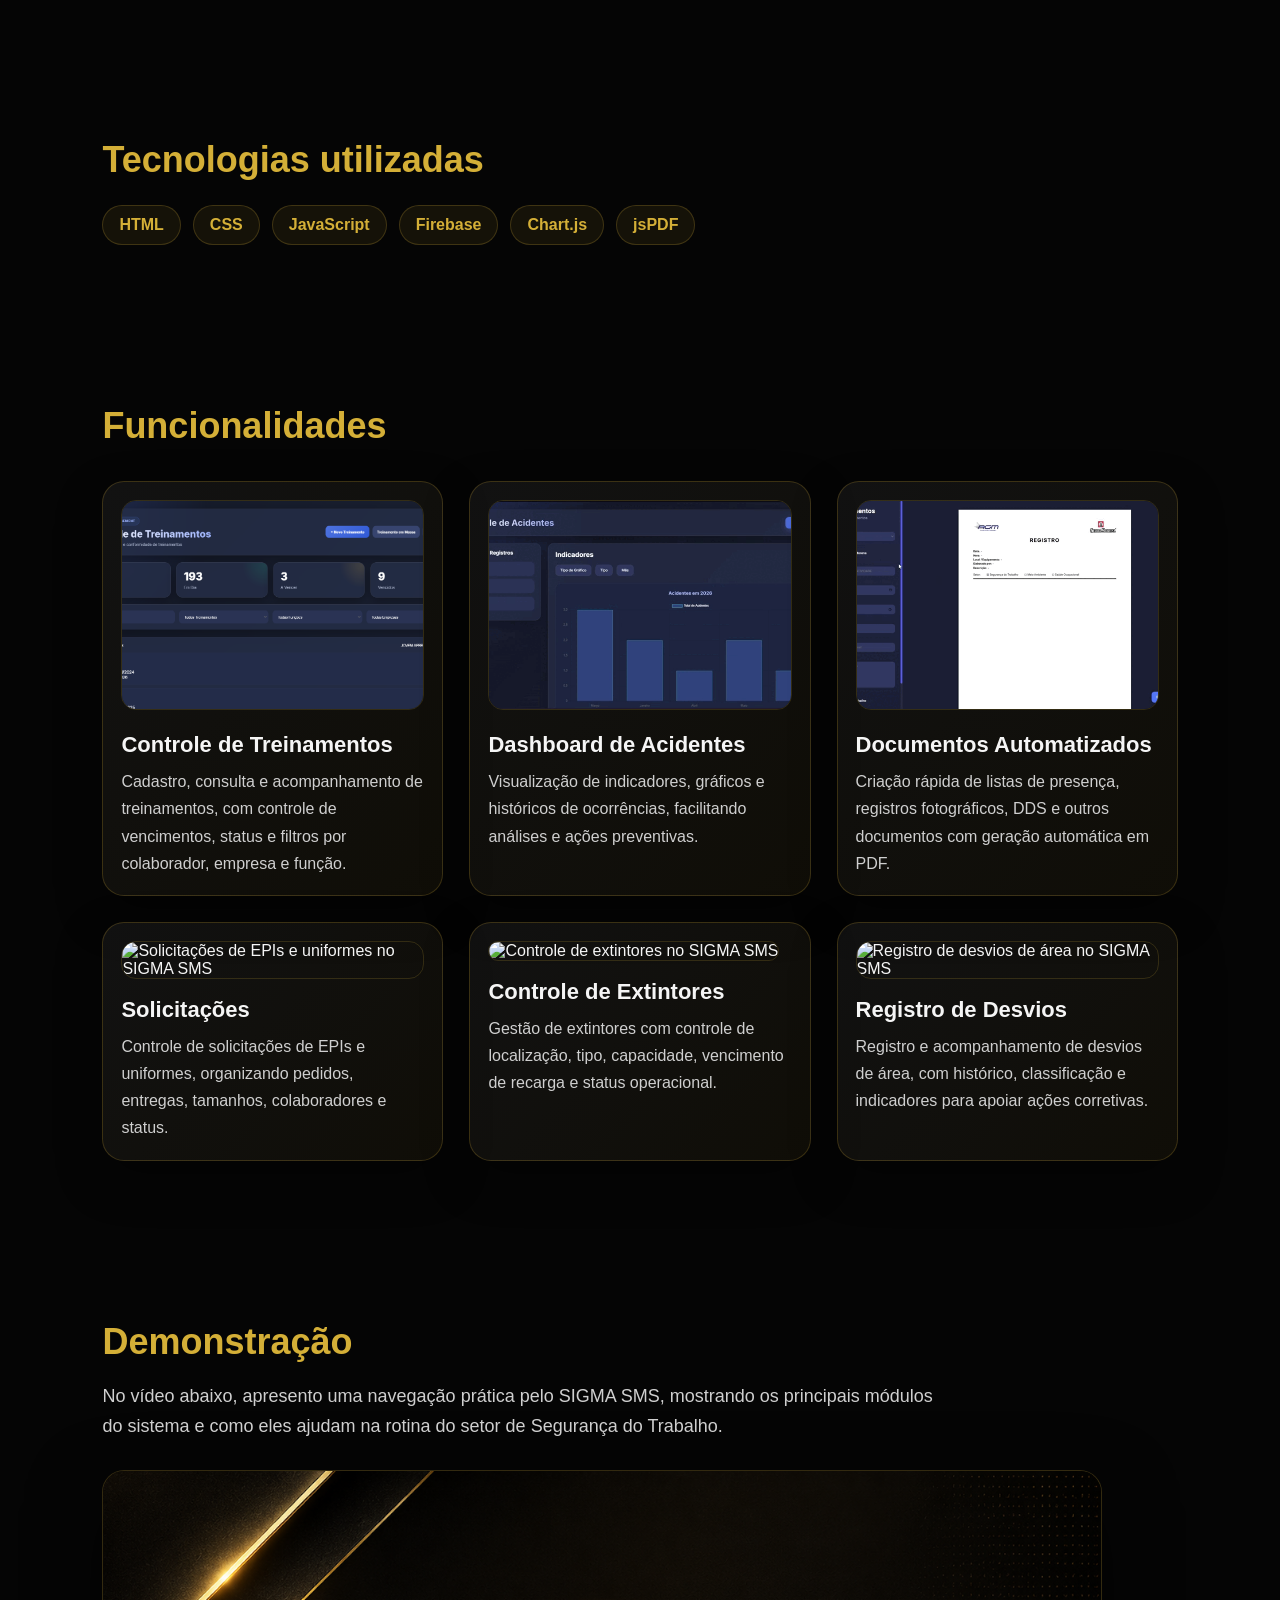
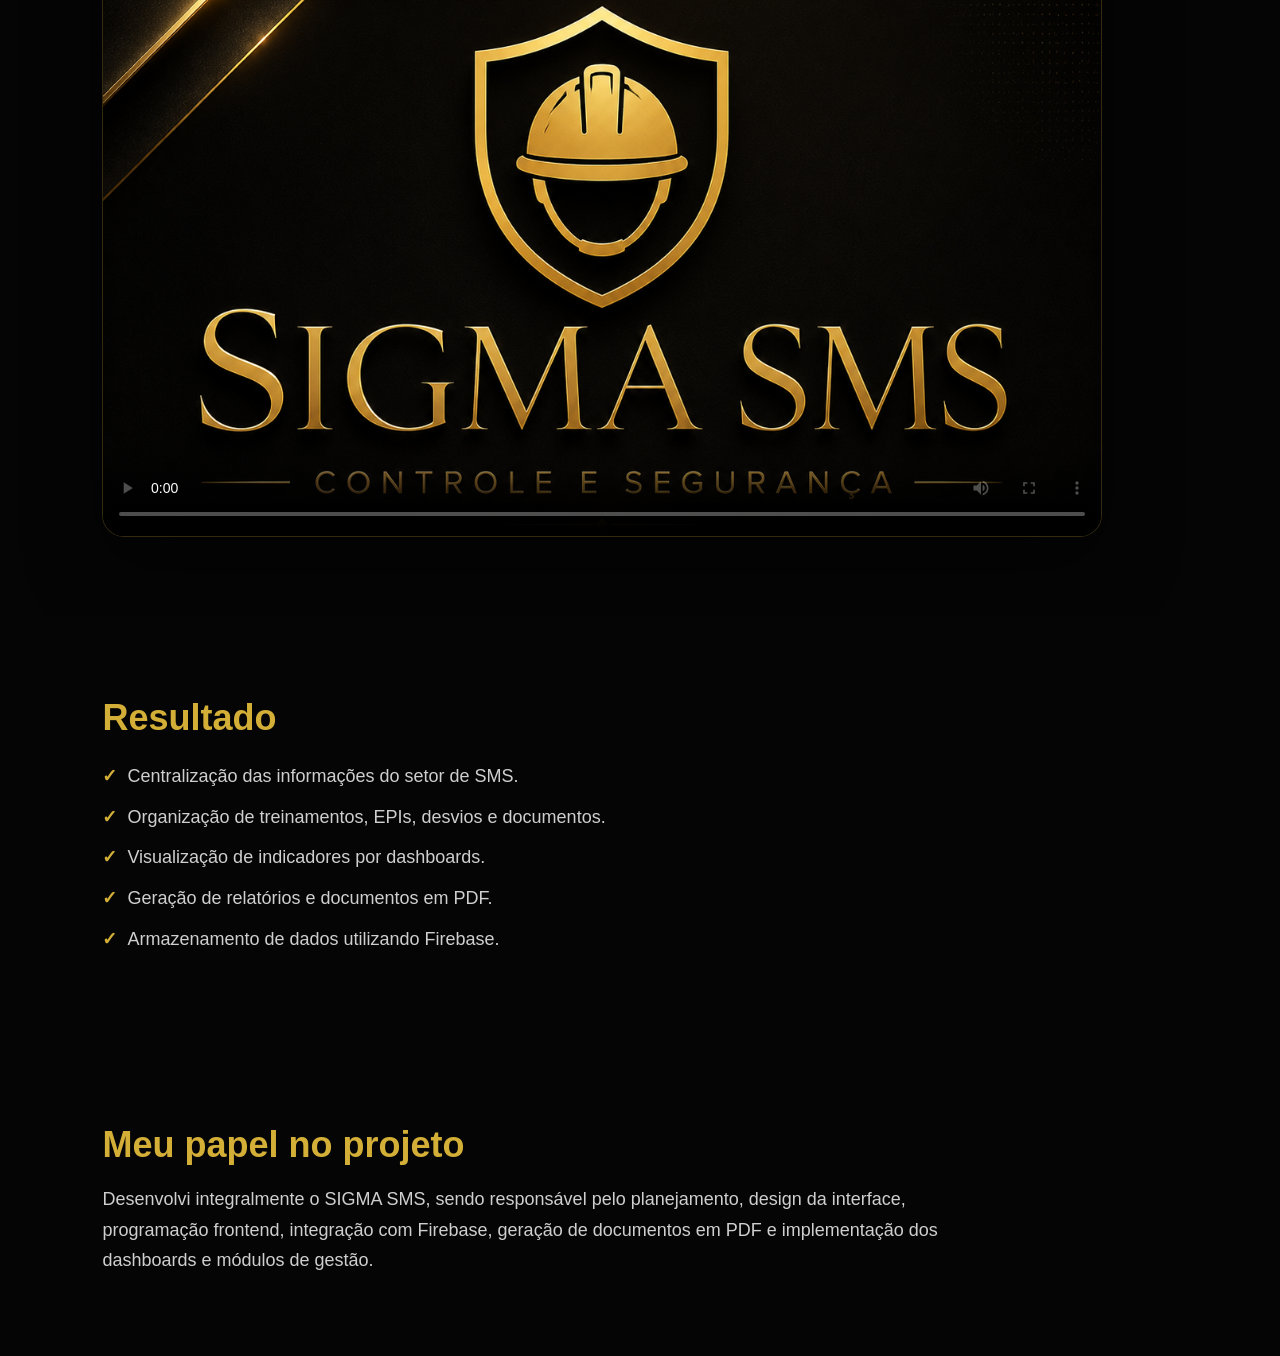
==== commit 0ea2ea5e: "Corrigindo maiúsculas da pasta Projetos" ====
--- a/01_SIGMA SMS/sms.html
+++ b/01_SIGMA SMS/sms.html
@@ -34,7 +34,7 @@
       <section class="project-image">
         <!-- TROCA AQUI pela imagem principal do painel -->
         <img
-          src="../assets/projetos/SMS/painel_de_gestão SMS.png"
+          src="../assets/Projetos/SMS/painel_de_gestão SMS.png"
           alt="Dashboard principal do SIGMA SMS"
         />
       </section>
@@ -67,7 +67,7 @@
         <div class="features-grid">
           <article class="feature-card">
             <img
-              src="../assets/projetos/SMS/controle_de_treinamentos.png"
+              src="../assets/Projetos/SMS/controle_de_treinamentos.png"
               alt="Controle de treinamentos no SIGMA SMS"
             />
 
@@ -82,7 +82,7 @@
 
           <article class="feature-card">
             <img
-              src="../assets/projetos/SMS/controle_de_acidentes.gif"
+              src="../assets/Projetos/SMS/controle_de_acidentes.gif"
               alt="Dashboard de acidentes no SIGMA SMS"
             />
 
@@ -96,7 +96,7 @@
 
           <article class="feature-card">
             <img
-              src="../assets/projetos/SMS/criação_de_documentos.gif"
+              src="../assets/Projetos/SMS/criação_de_documentos.gif"
               alt="Criação automática de documentos no SIGMA SMS"
             />
 
@@ -110,7 +110,7 @@
 
           <article class="feature-card">
             <img
-              src="../assets/projetos/SMS/solicitações.gif"
+              src="../assets/Projetos/SMS/solicitações.gif"
               alt="Solicitações de EPIs e uniformes no SIGMA SMS"
             />
 
@@ -124,7 +124,7 @@
 
           <article class="feature-card">
             <img
-              src="../assets/projetos/SMS/controle_de_extintores.gif"
+              src="../assets/Projetos/SMS/controle_de_extintores.gif"
               alt="Controle de extintores no SIGMA SMS"
             />
 
@@ -164,9 +164,9 @@
         <video
           controls
           class="project-video"
-          poster="../assets/projetos/SMS/sigma_sms_logo.png"
+          poster="../assets/Projetos/SMS/sigma_sms_logo.png"
         >
-          <source src="../assets/projetos/SMS/sigma_sms.mp4" type="video/mp4" />
+          <source src="../assets/Projetos/SMS/sigma_sms.mp4" type="video/mp4" />
           Seu navegador não suporta vídeo.
         </video>
       </section>
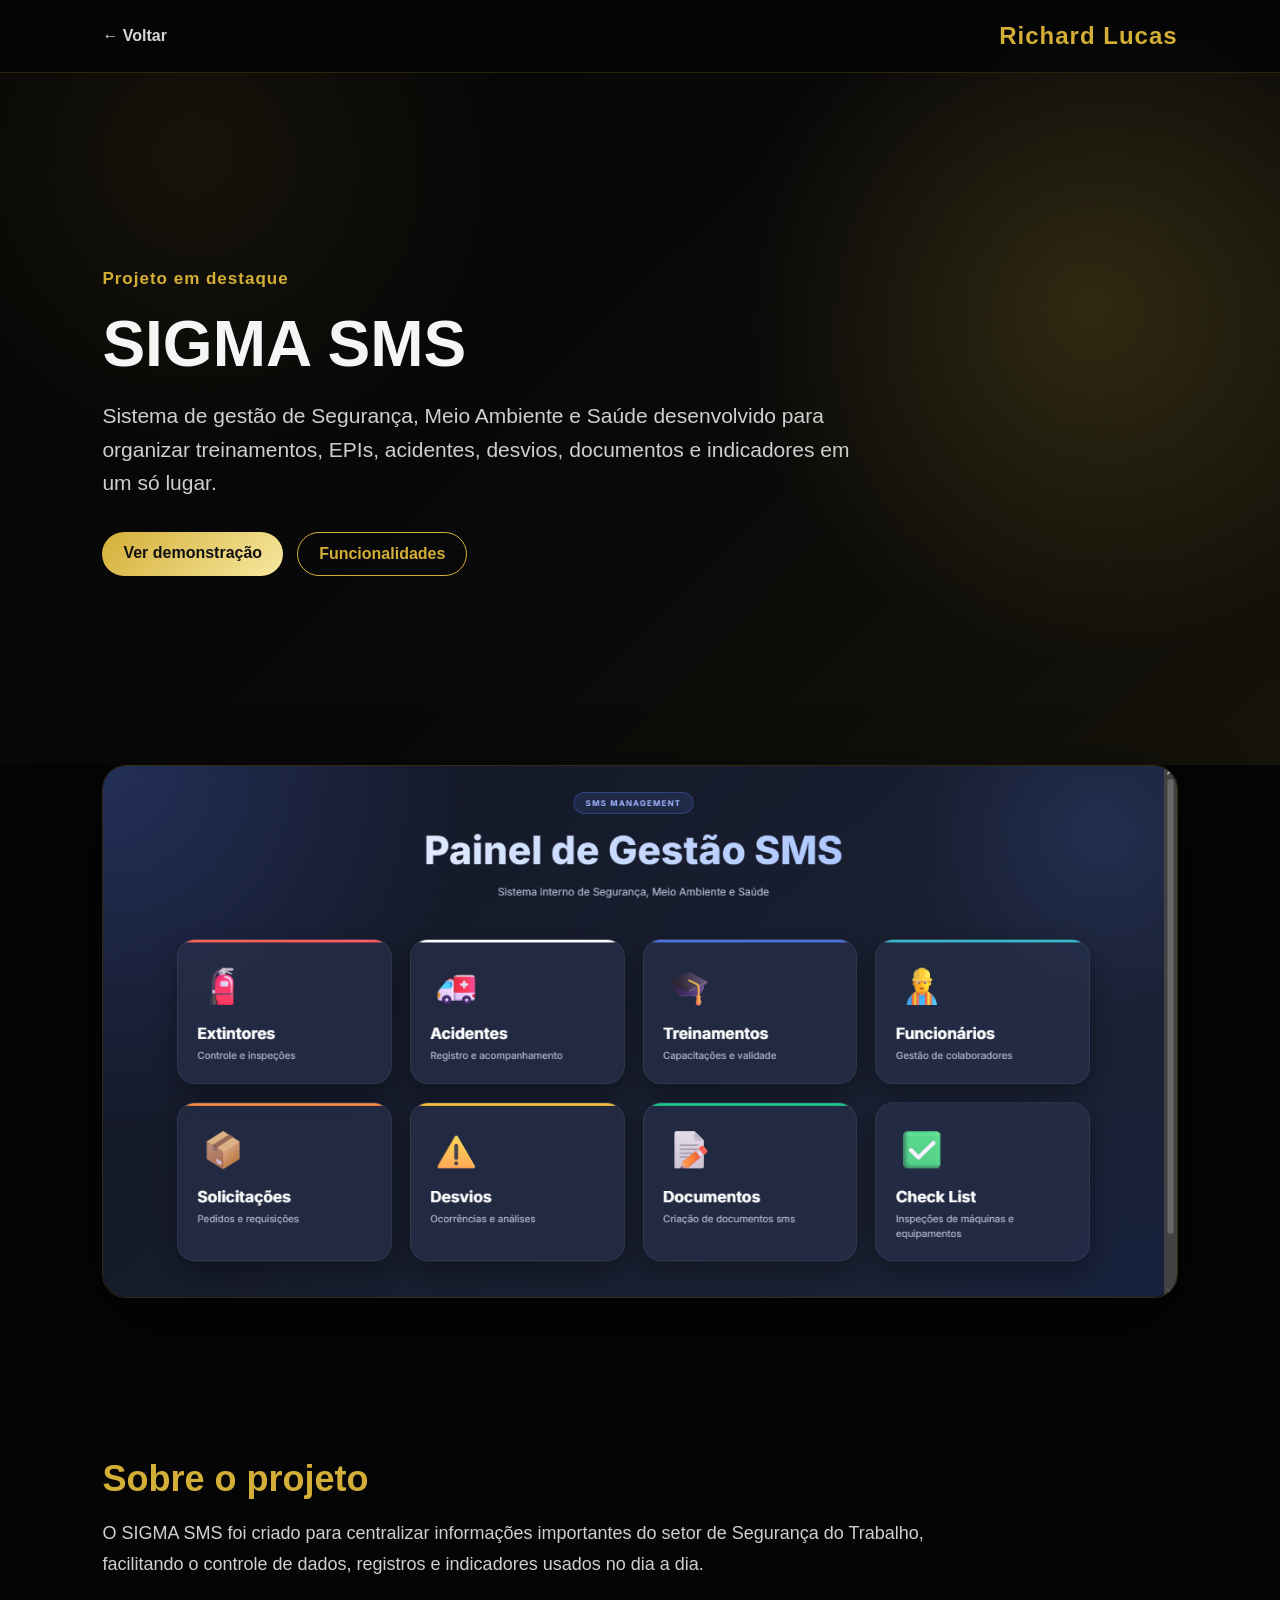
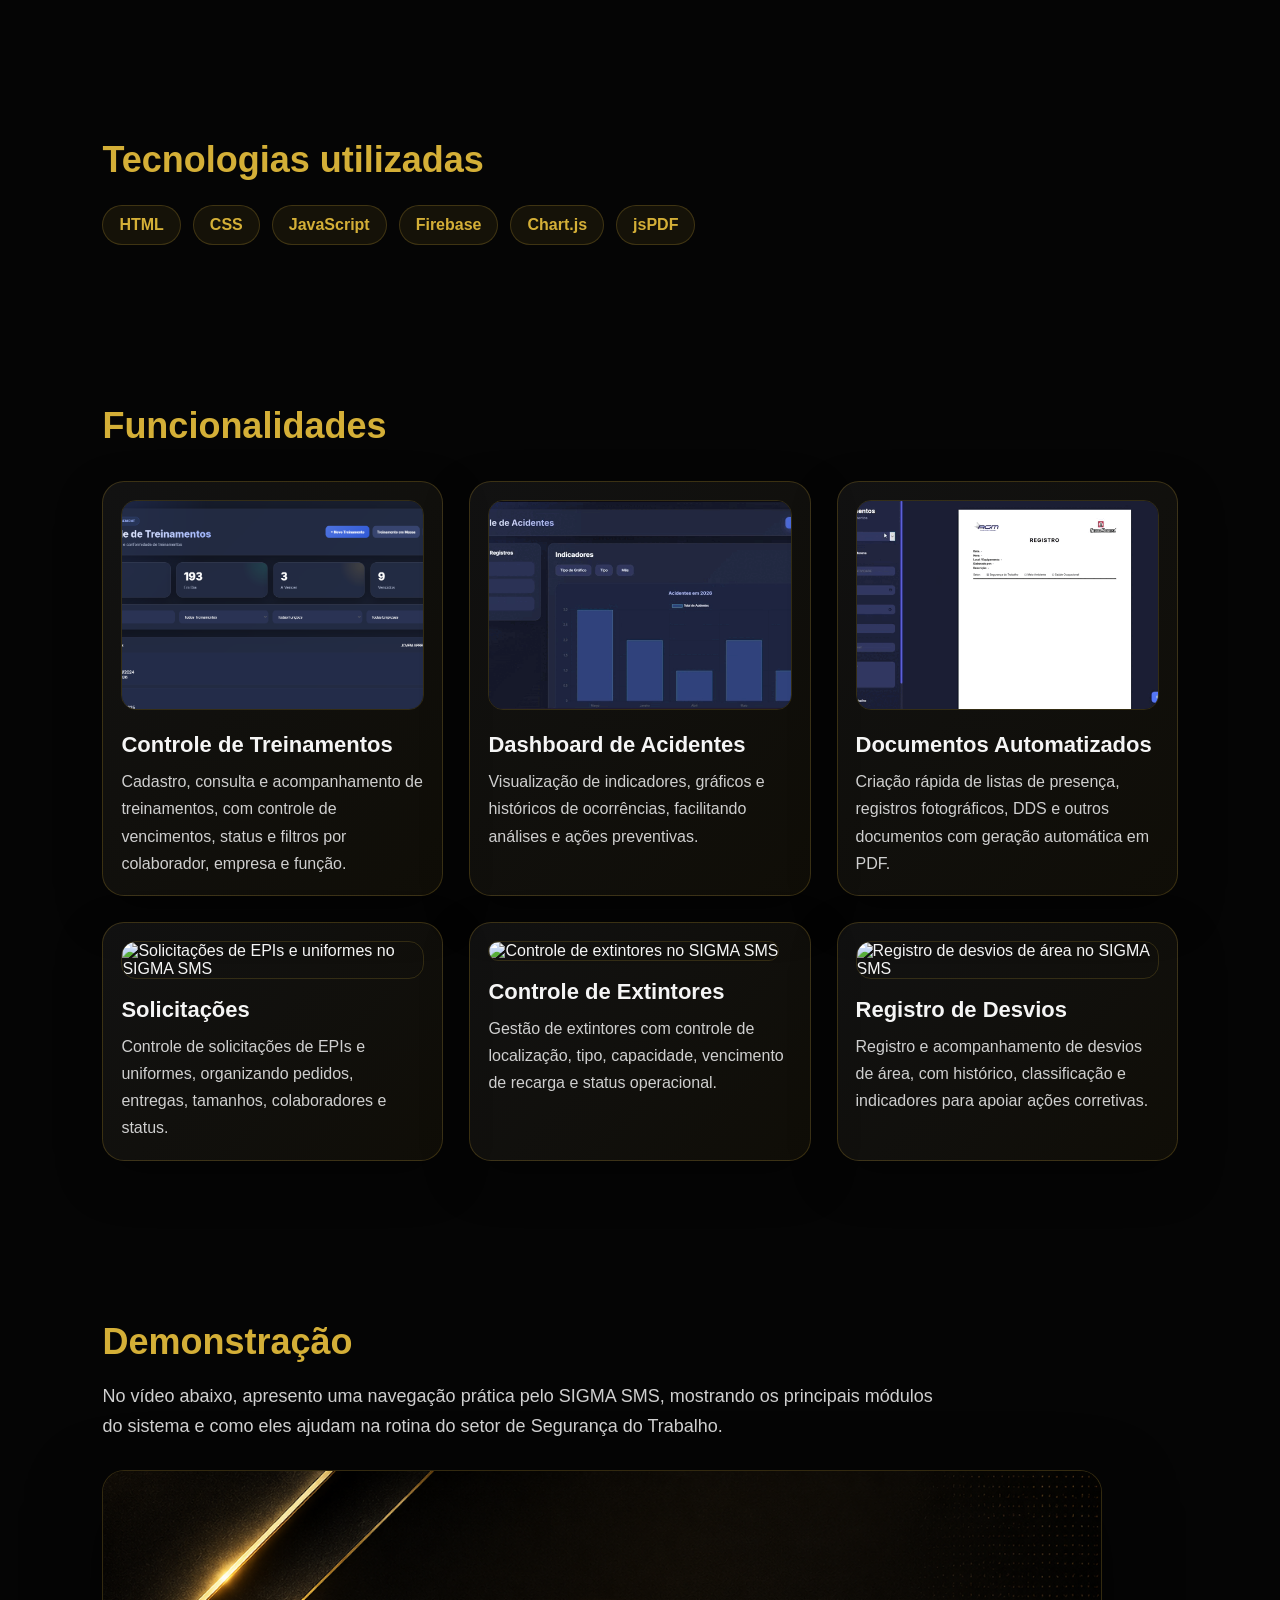
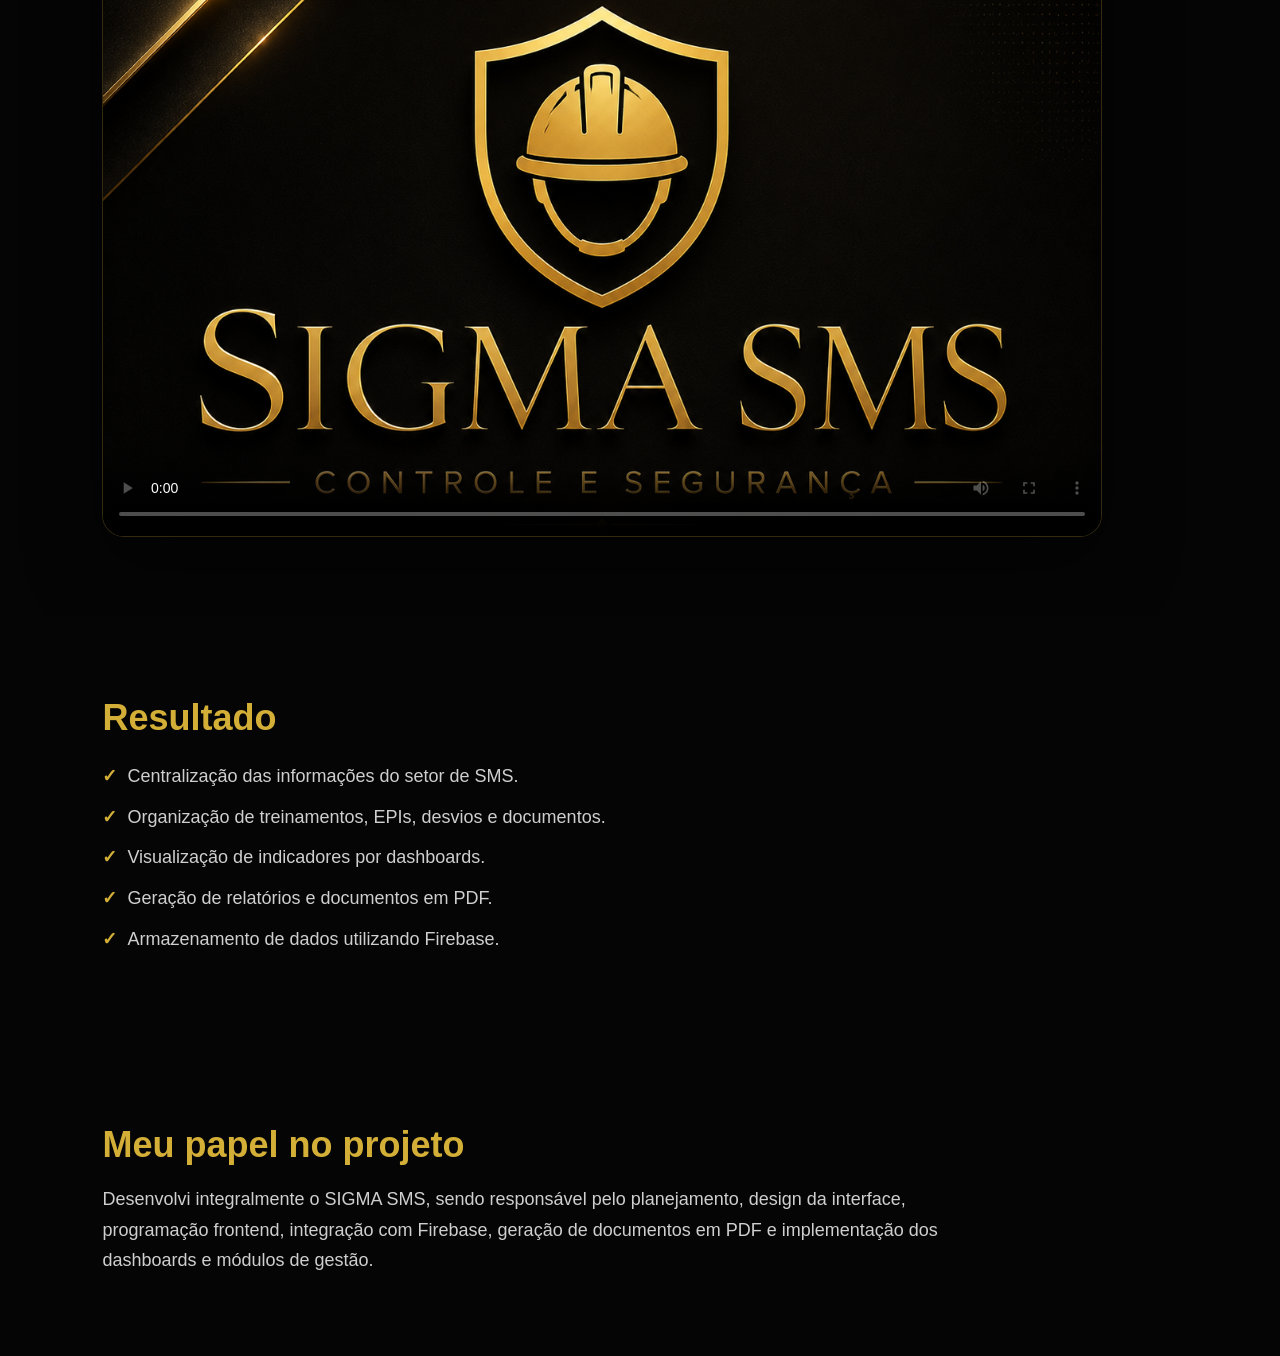
==== commit 4b1aaf2a: "ajuste em caminho solicitaoes" ====
--- a/01_SIGMA SMS/sms.html
+++ b/01_SIGMA SMS/sms.html
@@ -110,7 +110,7 @@
 
           <article class="feature-card">
             <img
-              src="../assets/Projetos/SMS/solicitações.gif"
+              src="../assets/Projetos/SMS/solicitacoes.gif"
               alt="Solicitações de EPIs e uniformes no SIGMA SMS"
             />
 
@@ -138,7 +138,7 @@
 
           <article class="feature-card">
             <img
-              src="../assets/projetos/SMS/desvios.gif"
+              src="../assets/Projetos/SMS/desvios.gif"
               alt="Registro de desvios de área no SIGMA SMS"
             />
 
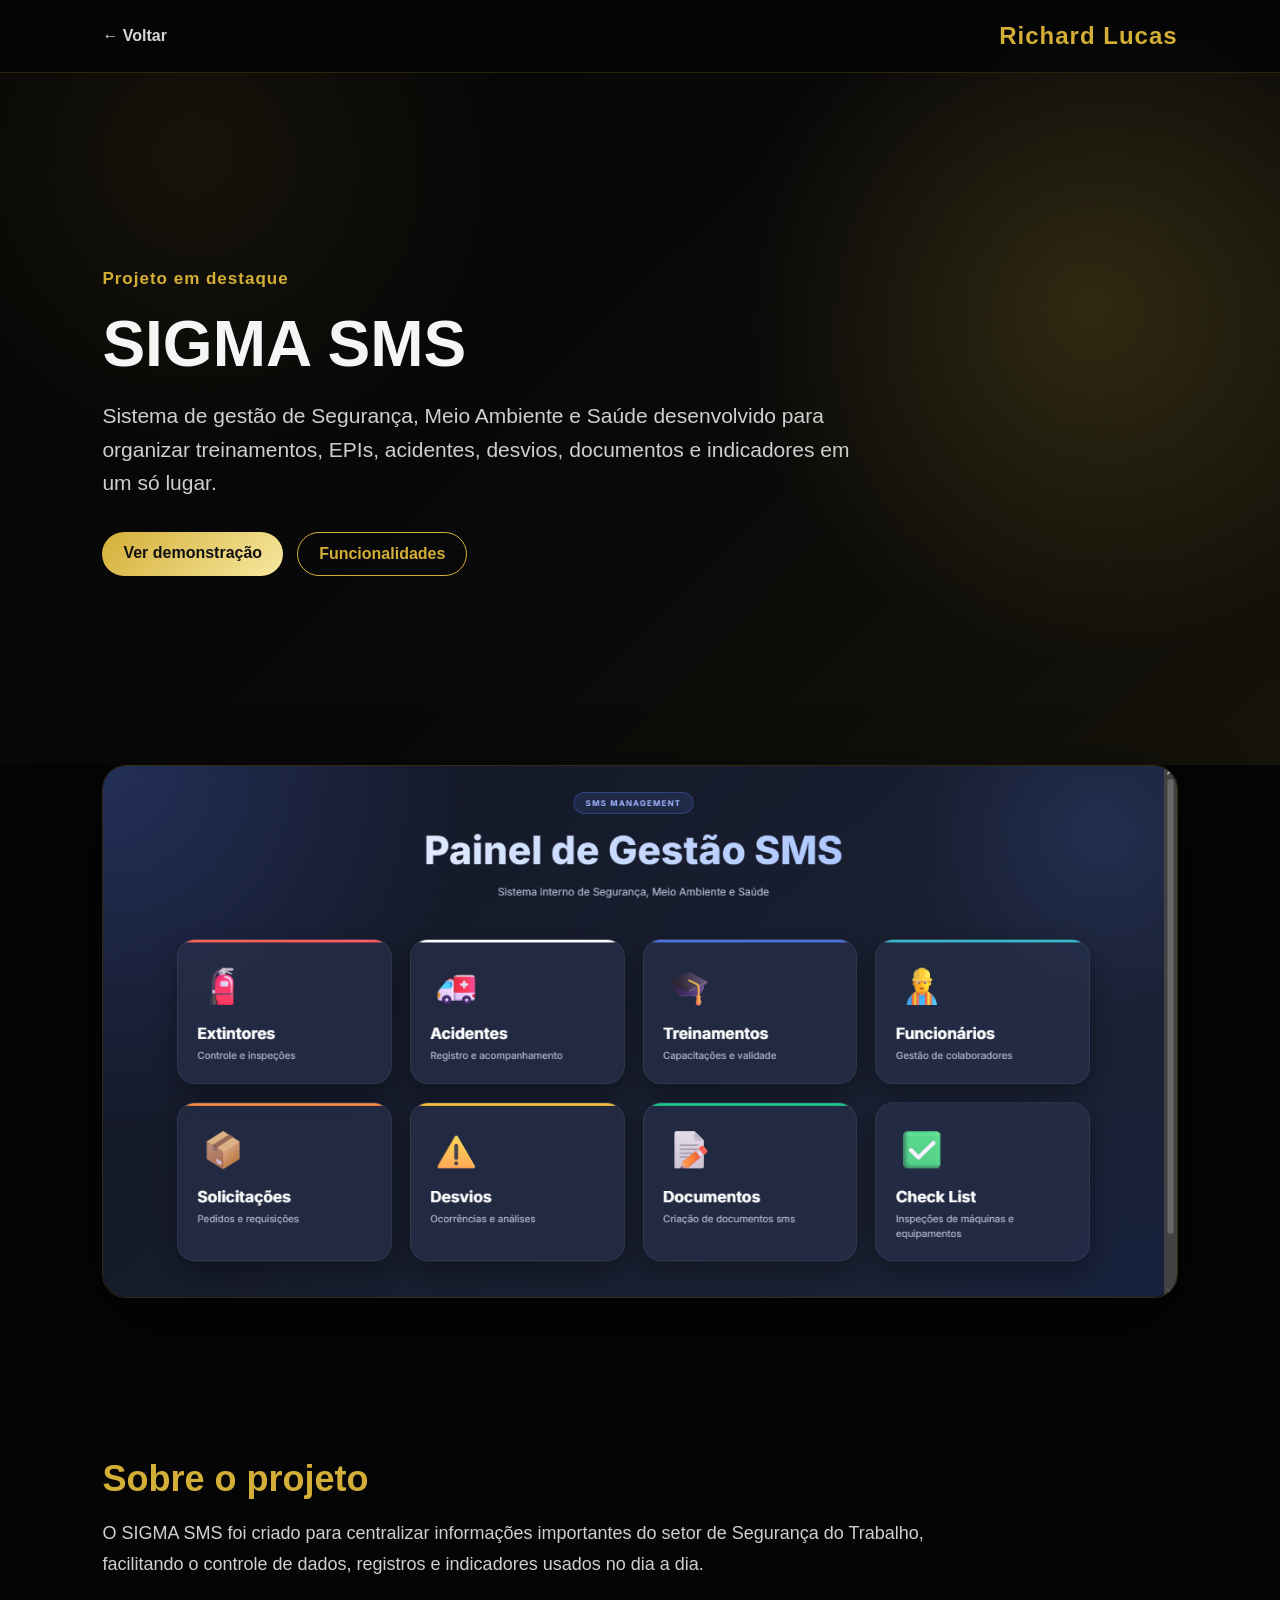
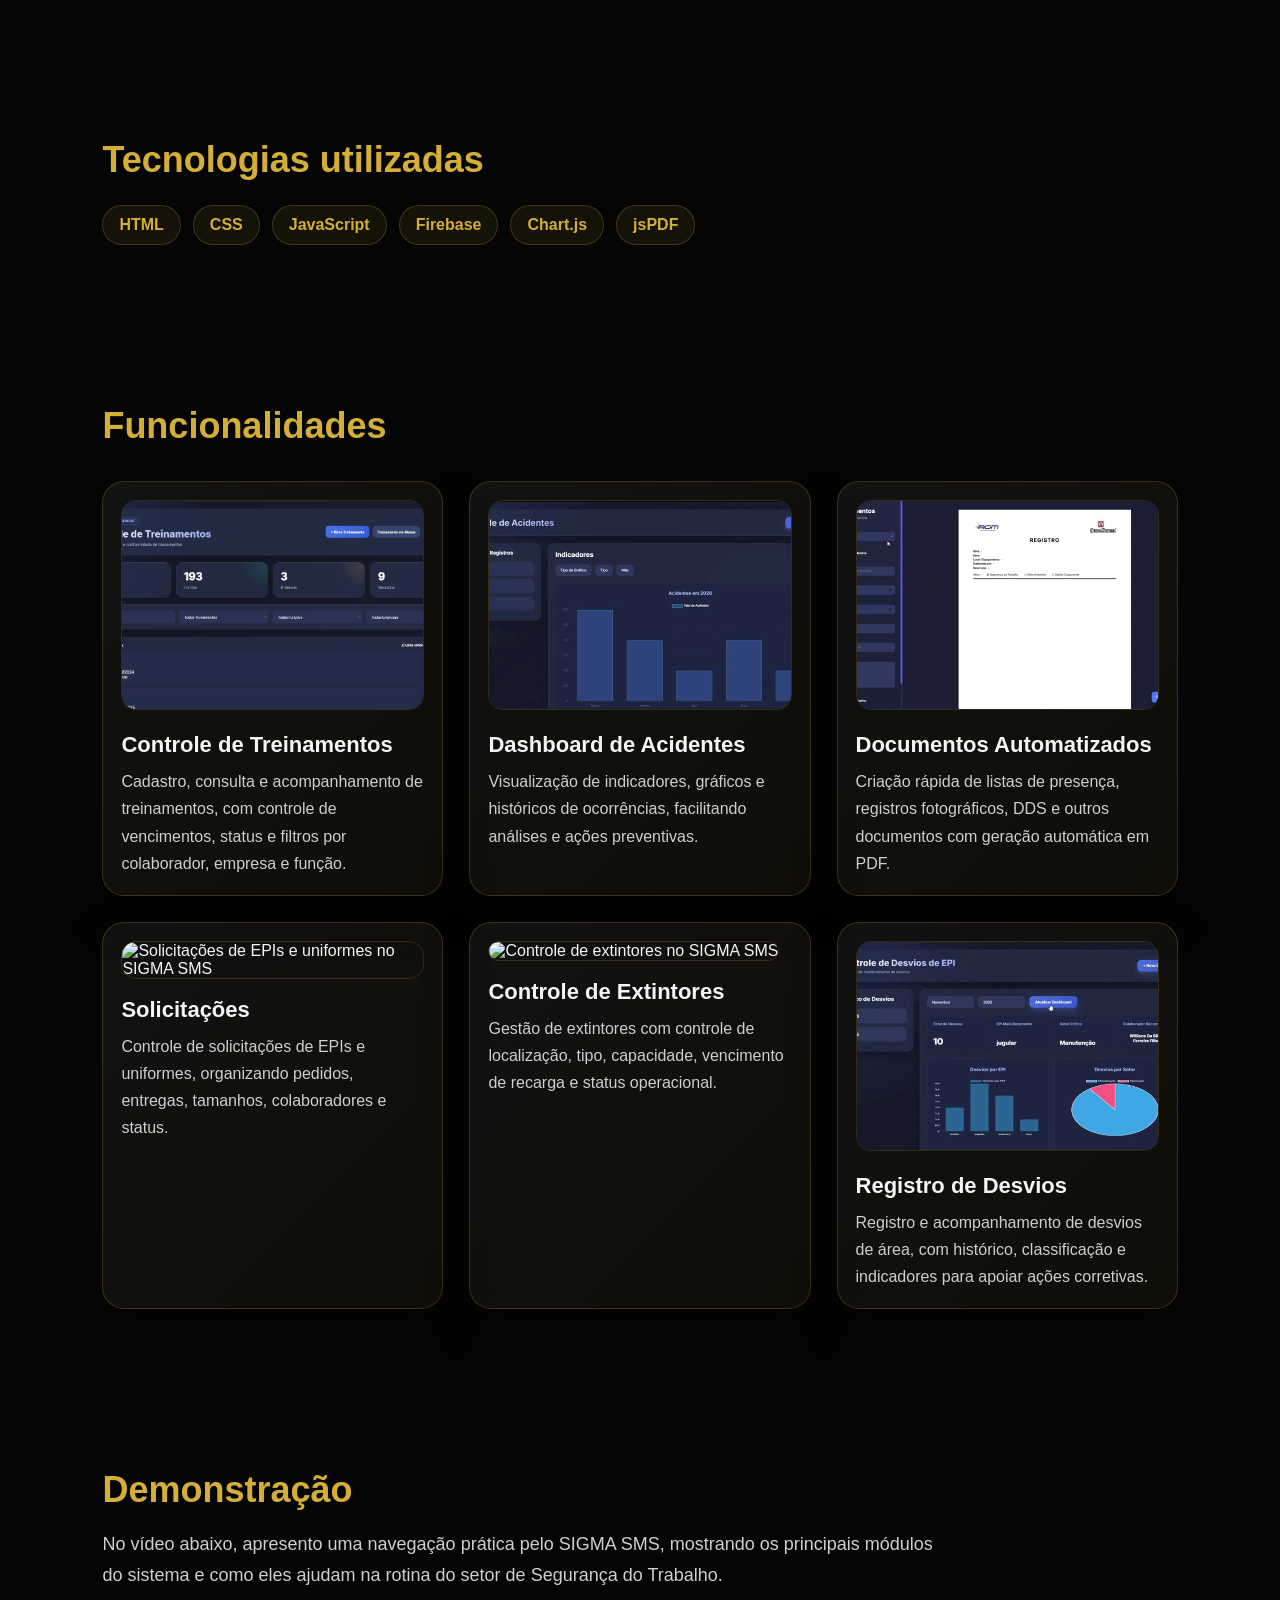
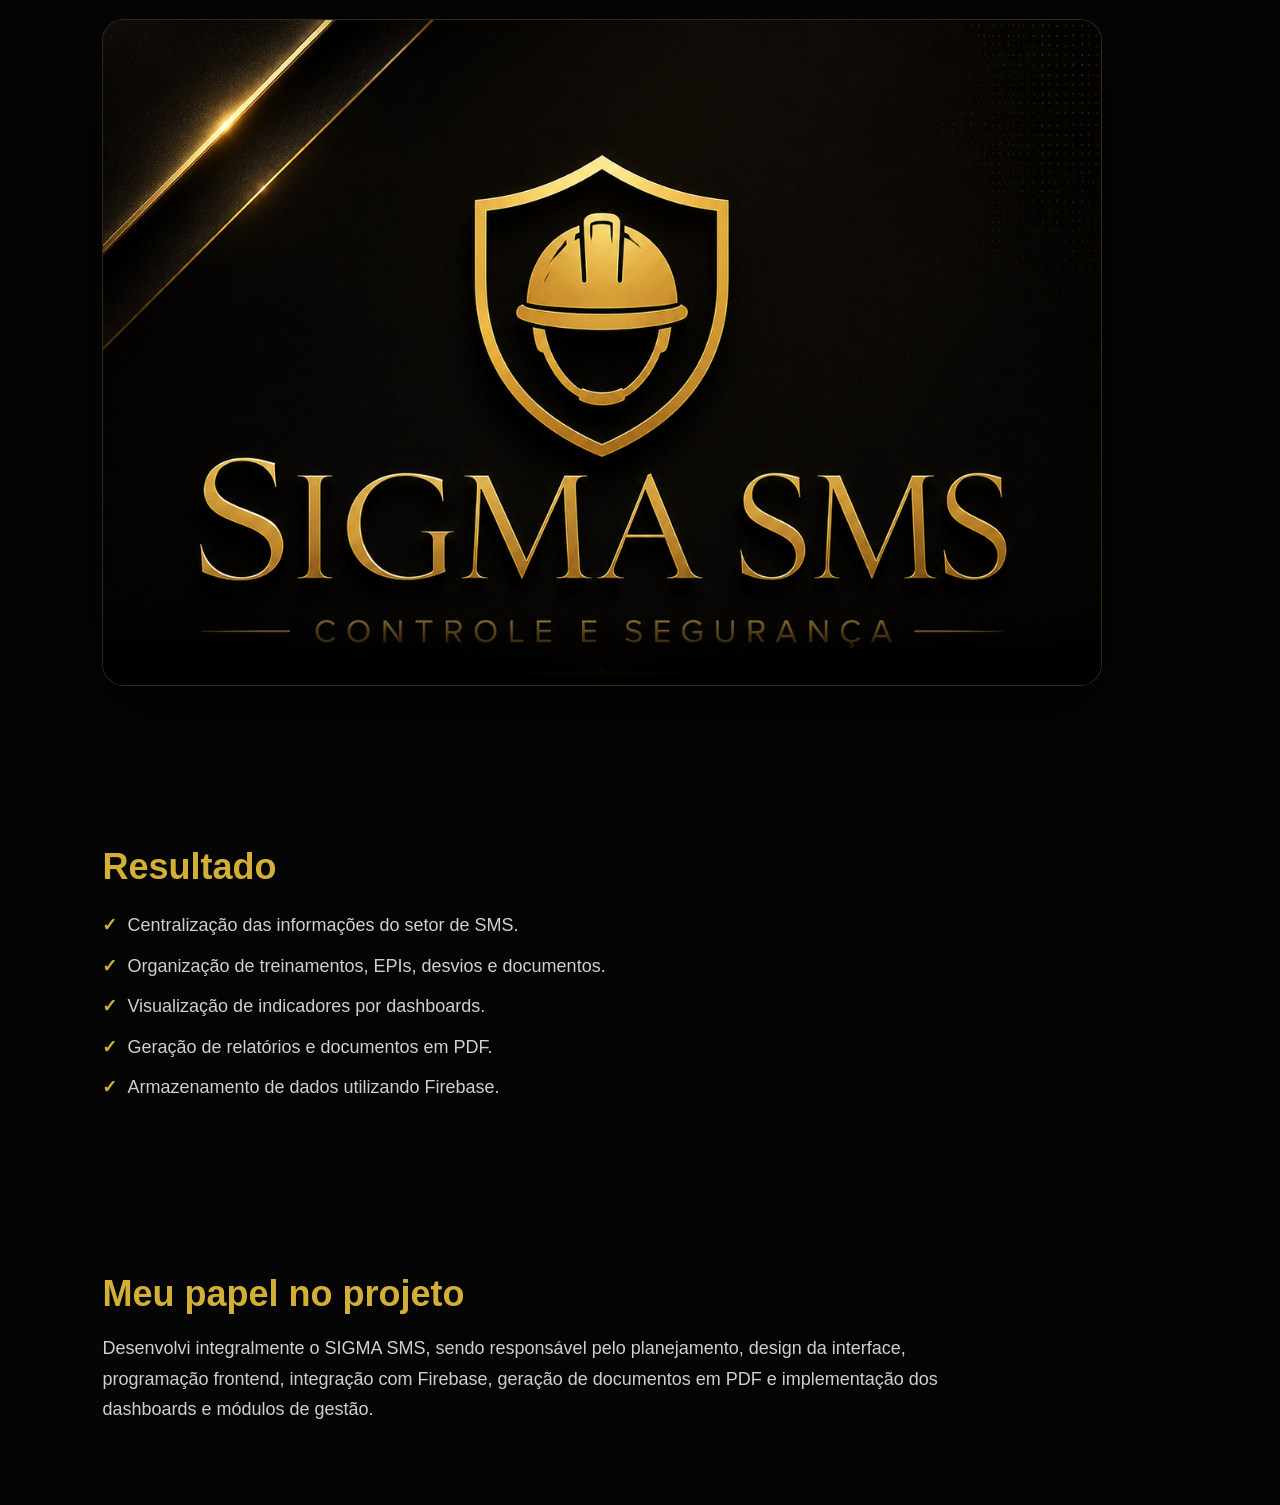
==== commit b939df31: "ajuste em dif de desvios" ====
--- a/01_SIGMA SMS/sms.html
+++ b/01_SIGMA SMS/sms.html
@@ -138,7 +138,7 @@
 
           <article class="feature-card">
             <img
-              src="../assets/Projetos/SMS/desvios.gif"
+              src="../assets/Projetos/SMS/Desvios.gif"
               alt="Registro de desvios de área no SIGMA SMS"
             />
 
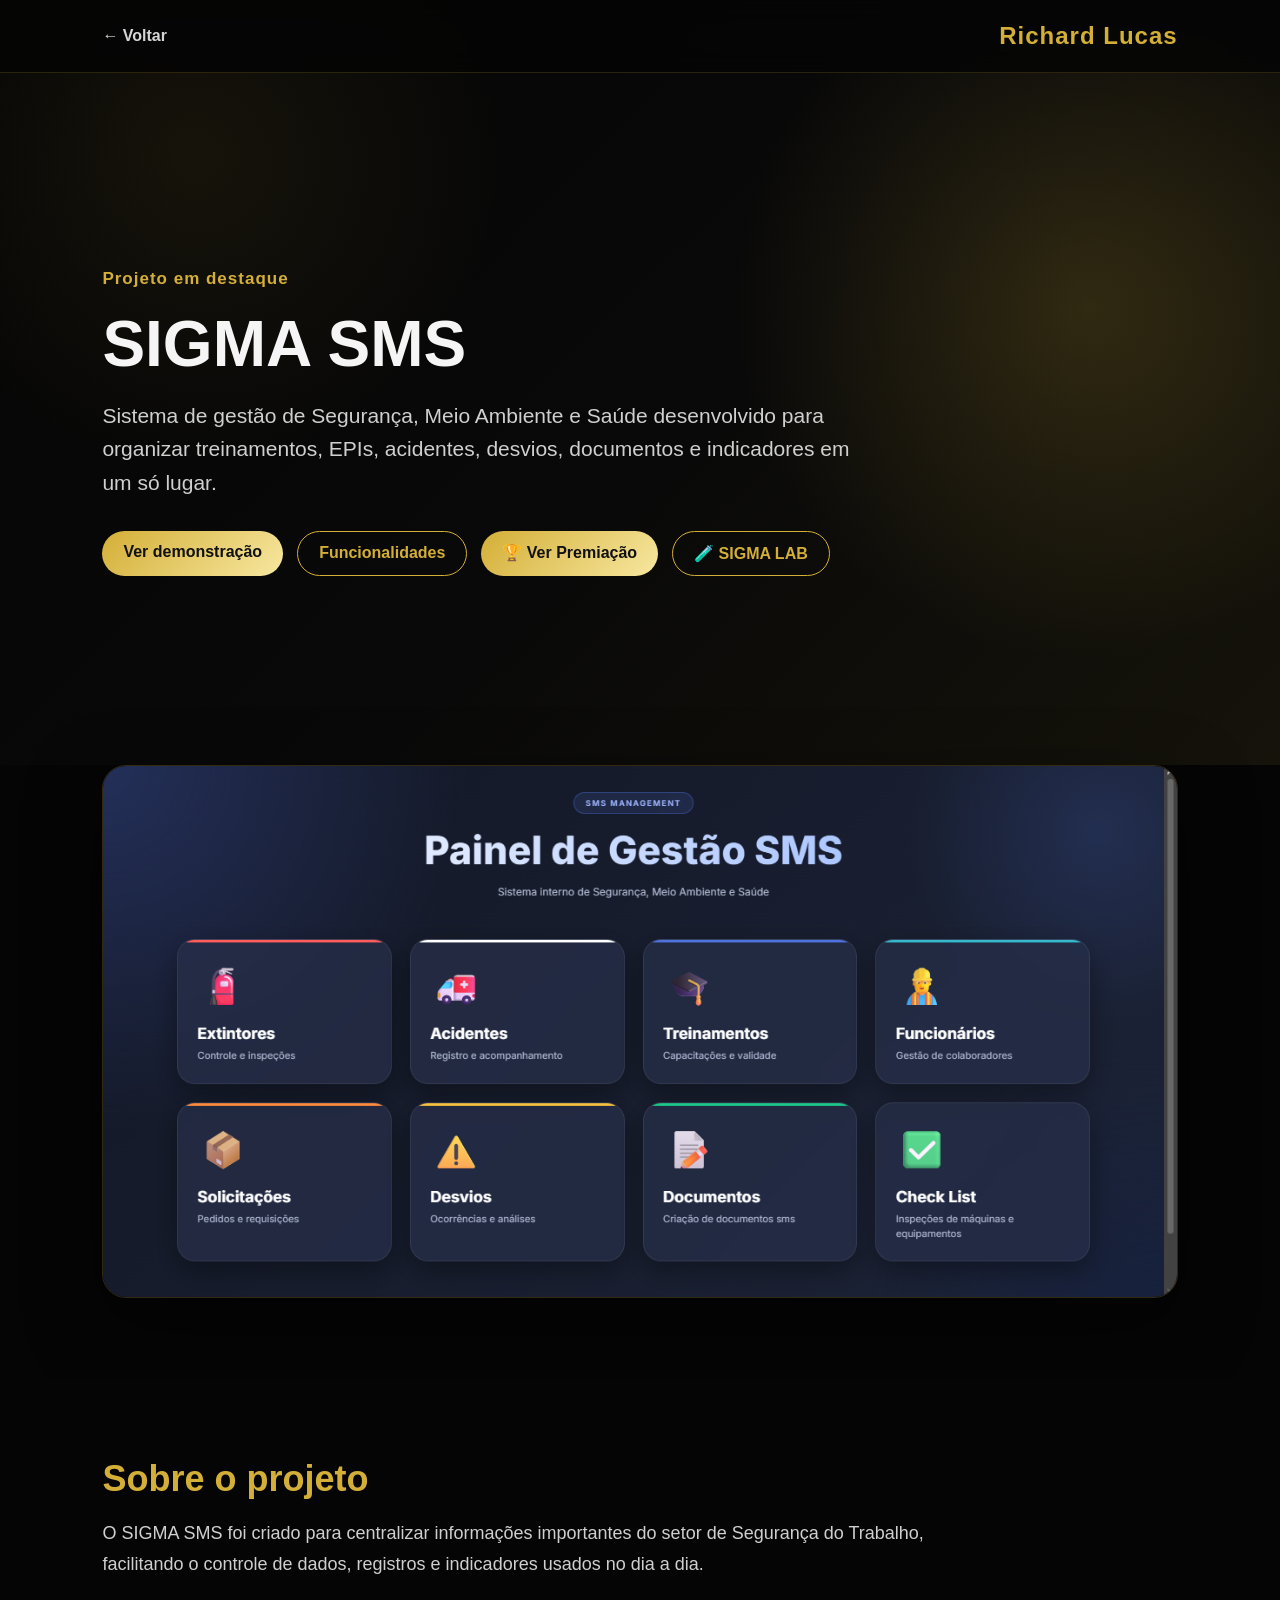
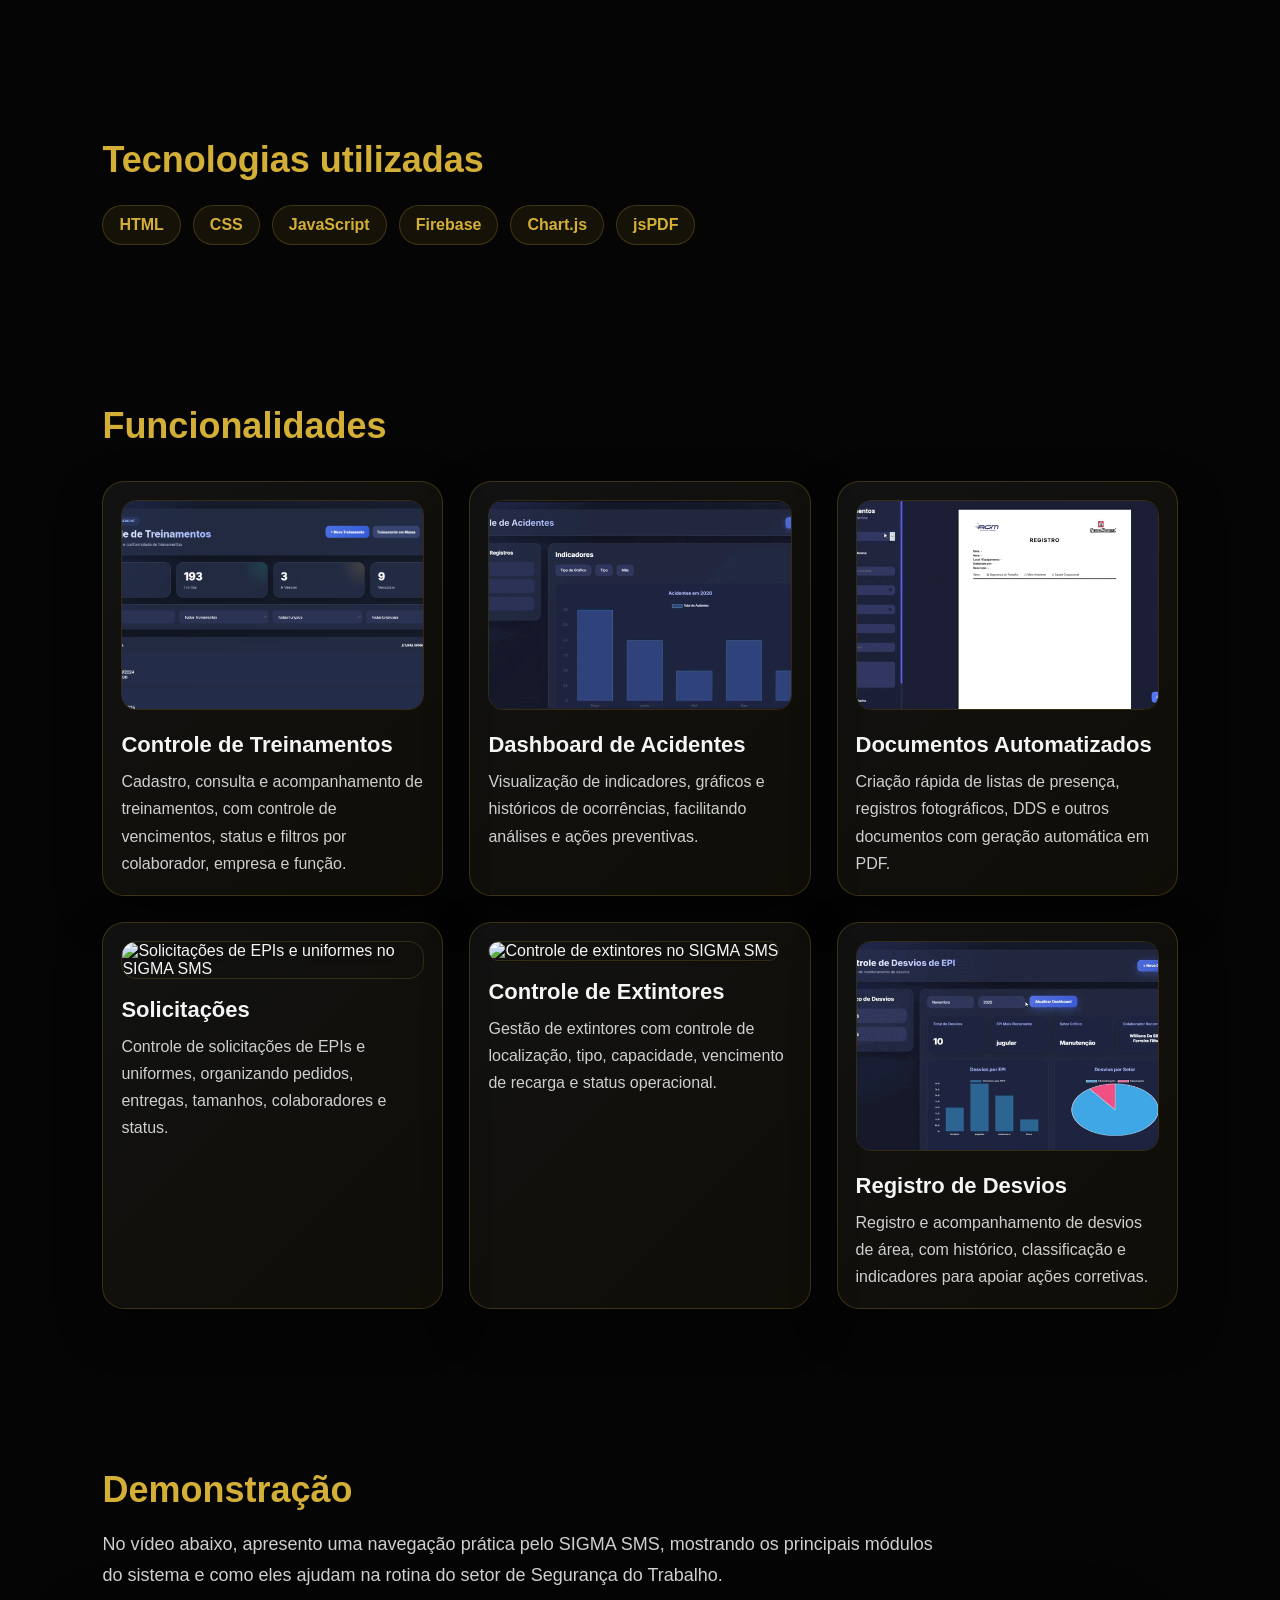
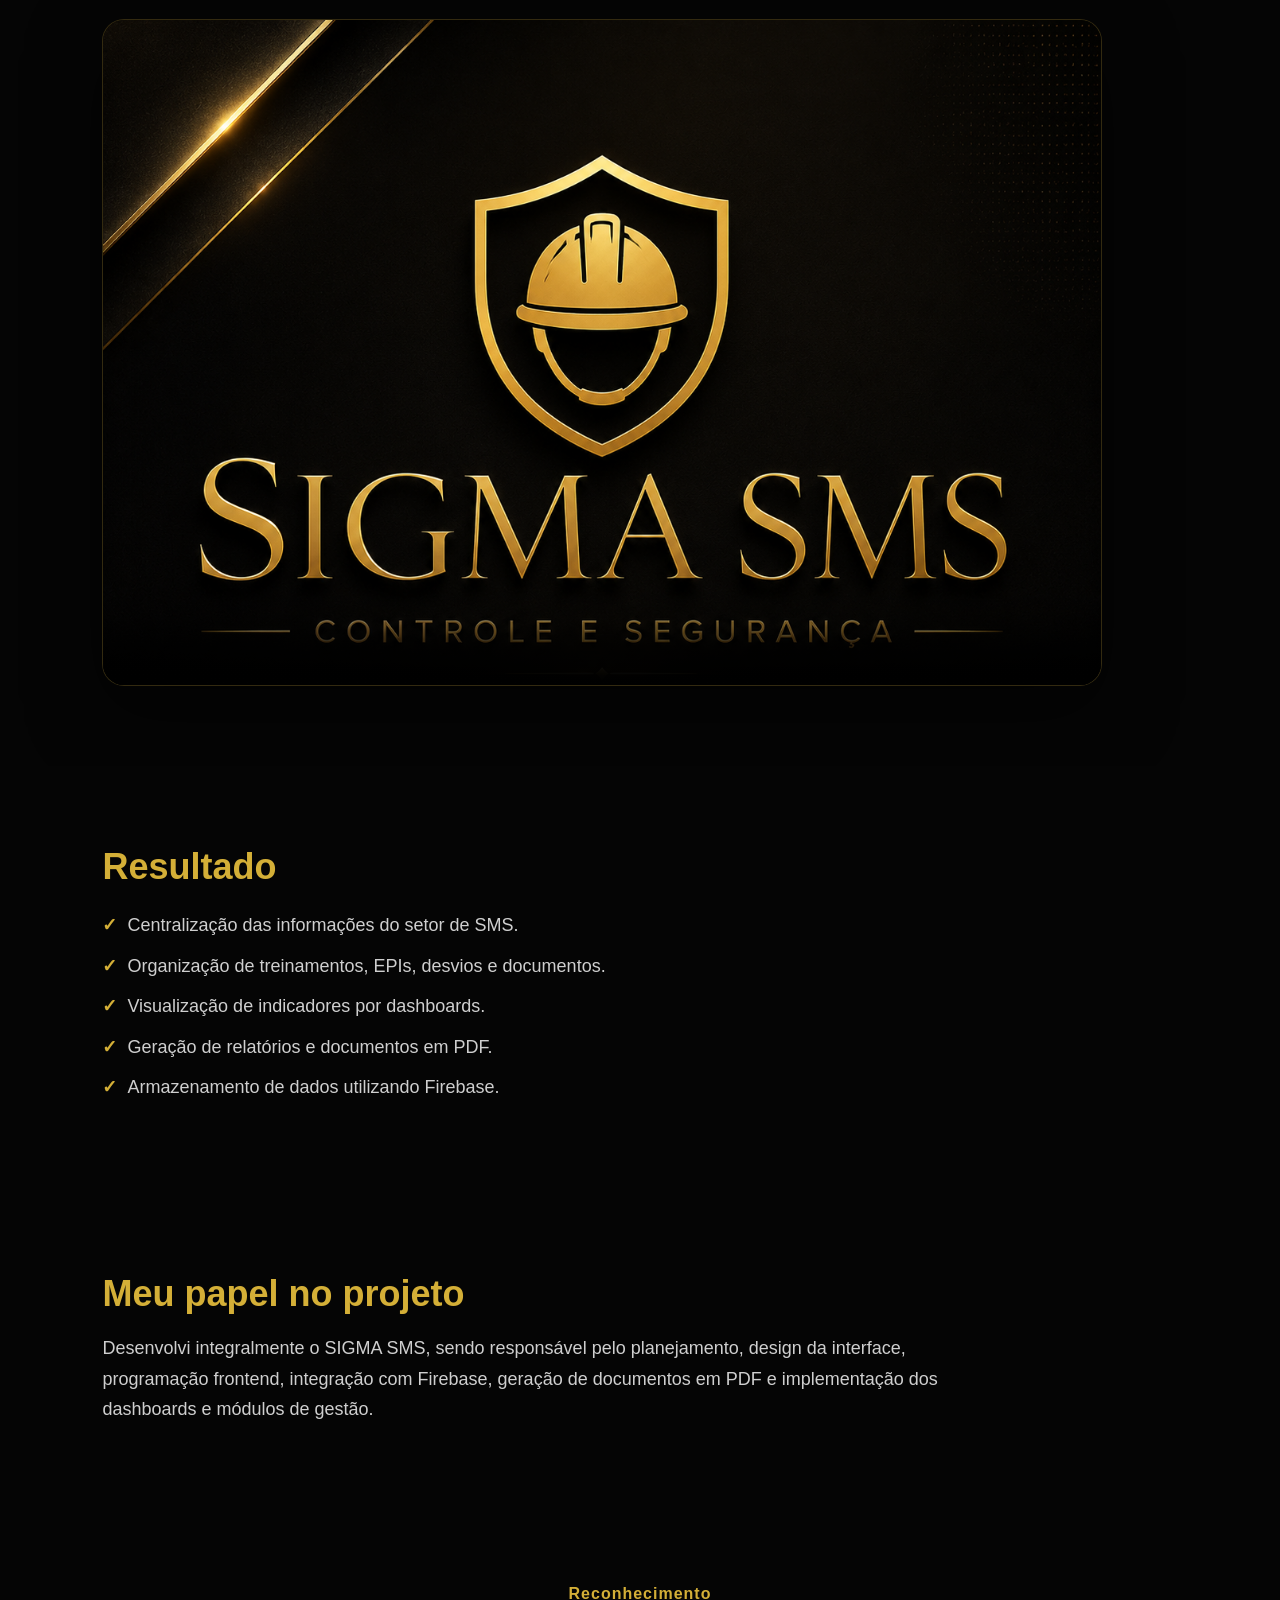
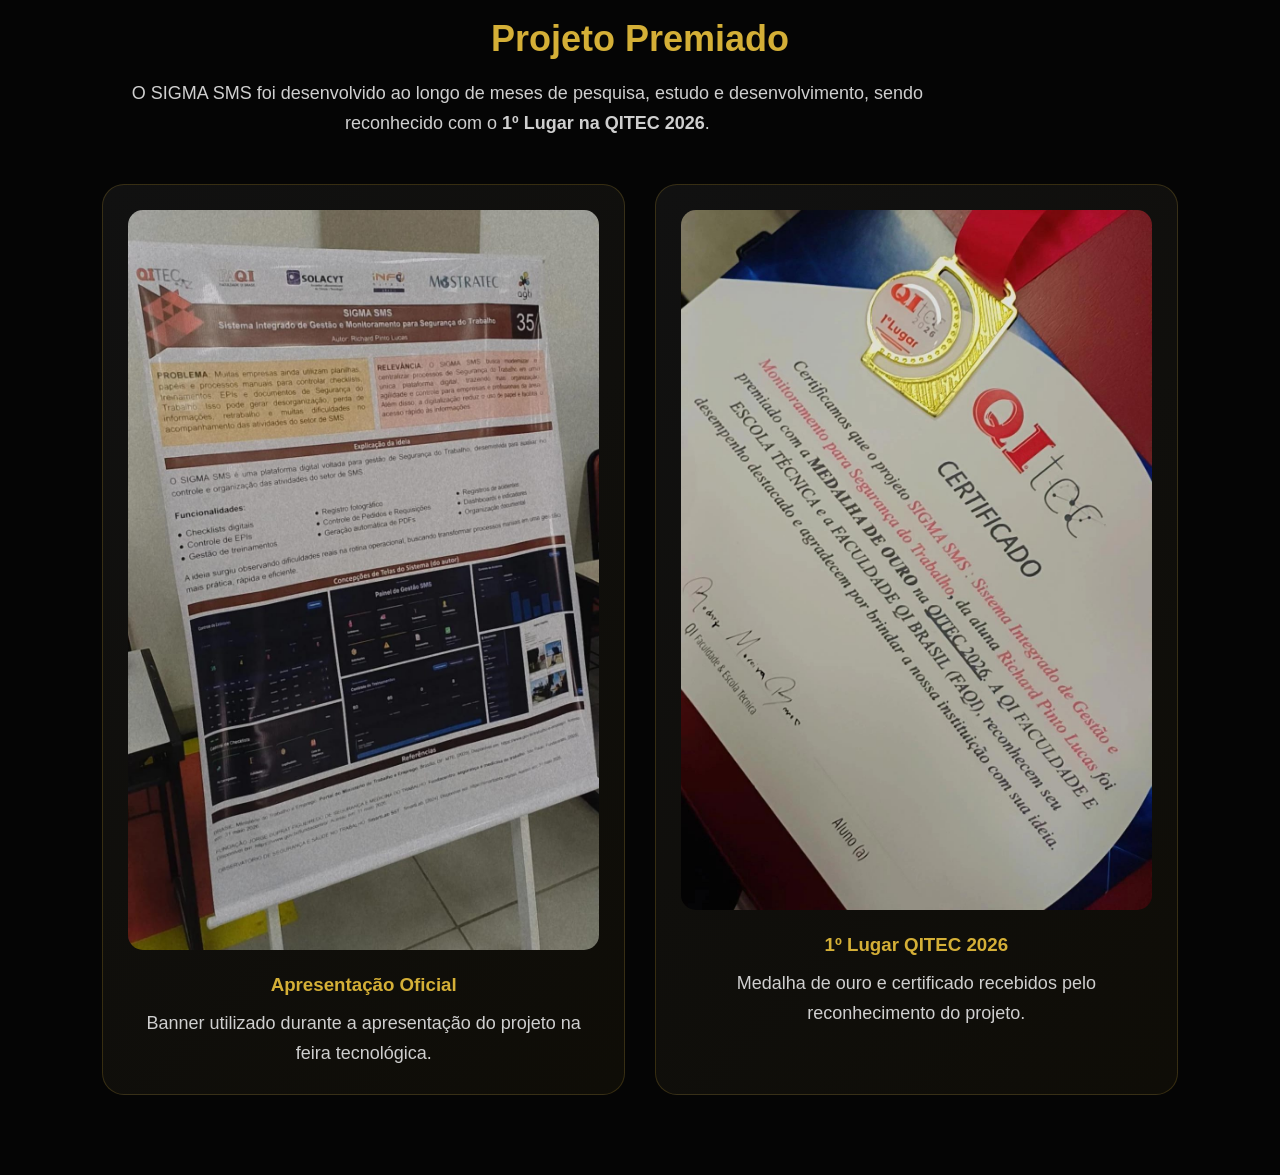
==== commit 9400755c: "atualização de blog 13/06/2025" ====
--- a/01_SIGMA SMS/sms.html
+++ b/01_SIGMA SMS/sms.html
@@ -27,7 +27,16 @@
 
         <div class="project-buttons">
           <a href="#demo" class="btn">Ver demonstração</a>
-          <a href="#funcionalidades" class="btn btn-outline">Funcionalidades</a>
+
+          <a href="#funcionalidades" class="btn btn-outline">
+            Funcionalidades
+          </a>
+
+          <a href="#reconhecimento" class="btn btn-premio">
+            🏆 Ver Premiação
+          </a>
+
+          <a href="./lib/lab.html" class="btn btn-outline">🧪 SIGMA LAB</a>
         </div>
       </section>
 
@@ -193,6 +202,48 @@
           dashboards e módulos de gestão.
         </p>
       </section>
+
+      <section id="reconhecimento" class="section reconhecimento">
+        <span class="section-tag">Reconhecimento</span>
+
+        <h2>Projeto Premiado</h2>
+
+        <p>
+          O SIGMA SMS foi desenvolvido ao longo de meses de pesquisa, estudo e
+          desenvolvimento, sendo reconhecido com o
+          <strong>1º Lugar na QITEC 2026</strong>.
+        </p>
+
+        <div class="premiacao-grid">
+          <div class="premiacao-card">
+            <img
+              src="../assets/Projetos/SMS/banner QITEC2026.jpeg"
+              alt="Apresentação do projeto SIGMA SMS"
+            />
+
+            <h3>Apresentação Oficial</h3>
+
+            <p>
+              Banner utilizado durante a apresentação do projeto na feira
+              tecnológica.
+            </p>
+          </div>
+
+          <div class="premiacao-card">
+            <img
+              src="../assets/Projetos/SMS/medalha e certificado QITEC2026.jpeg"
+              alt="Medalha e certificado do SIGMA SMS"
+            />
+
+            <h3>1º Lugar QITEC 2026</h3>
+
+            <p>
+              Medalha de ouro e certificado recebidos pelo reconhecimento do
+              projeto.
+            </p>
+          </div>
+        </div>
+      </section>
     </main>
 
     <div class="image-overlay" id="imageOverlay">
--- a/01_SIGMA SMS/css/sms.css
+++ b/01_SIGMA SMS/css/sms.css
@@ -372,4 +372,97 @@
   box-shadow: 0 25px 70px rgba(0, 0, 0, 0.55);
   background: #050505;
   display: block;
+}
+
+/* RECONHECIMENTO */
+
+.reconhecimento {
+  text-align: center;
+}
+
+.section-tag {
+  display: inline-block;
+  margin-bottom: 15px;
+  color: #d4af37;
+  font-weight: bold;
+  letter-spacing: 1px;
+}
+
+.premiacao-grid {
+  margin-top: 45px;
+  display: grid;
+  grid-template-columns: repeat(2, 1fr);
+  gap: 30px;
+}
+
+.premiacao-card {
+  padding: 25px;
+  border-radius: 22px;
+  background: linear-gradient(
+    135deg,
+    rgba(255,255,255,0.05),
+    rgba(212,175,55,0.05)
+  );
+
+  border: 1px solid rgba(212,175,55,.2);
+
+  transition: .3s;
+}
+
+.premiacao-card:hover {
+  transform: translateY(-8px);
+
+  box-shadow:
+    0 20px 40px rgba(0,0,0,.35),
+    0 0 25px rgba(212,175,55,.15);
+}
+
+.premiacao-card img {
+  width: 100%;
+  border-radius: 15px;
+  margin-bottom: 20px;
+}
+
+.premiacao-card h3 {
+  color: #d4af37;
+  margin-bottom: 12px;
+}
+
+.premiacao-card p {
+  color: #cfcfcf;
+}
+
+@media (max-width: 850px) {
+  .premiacao-grid {
+    grid-template-columns: 1fr;
+  }
+}
+
+.btn-premio {
+  background: linear-gradient(135deg, #d4af37, #f7e7a0);
+  color: #111;
+  position: relative;
+  overflow: hidden;
+}
+
+.btn-premio::after {
+  content: "";
+  position: absolute;
+  inset: 0;
+
+  background: linear-gradient(
+    90deg,
+    transparent,
+    rgba(255,255,255,.3),
+    transparent
+  );
+
+  transform: translateX(-100%);
+  animation: brilhoPremio 3s infinite;
+}
+
+@keyframes brilhoPremio {
+  100% {
+    transform: translateX(100%);
+  }
 }
